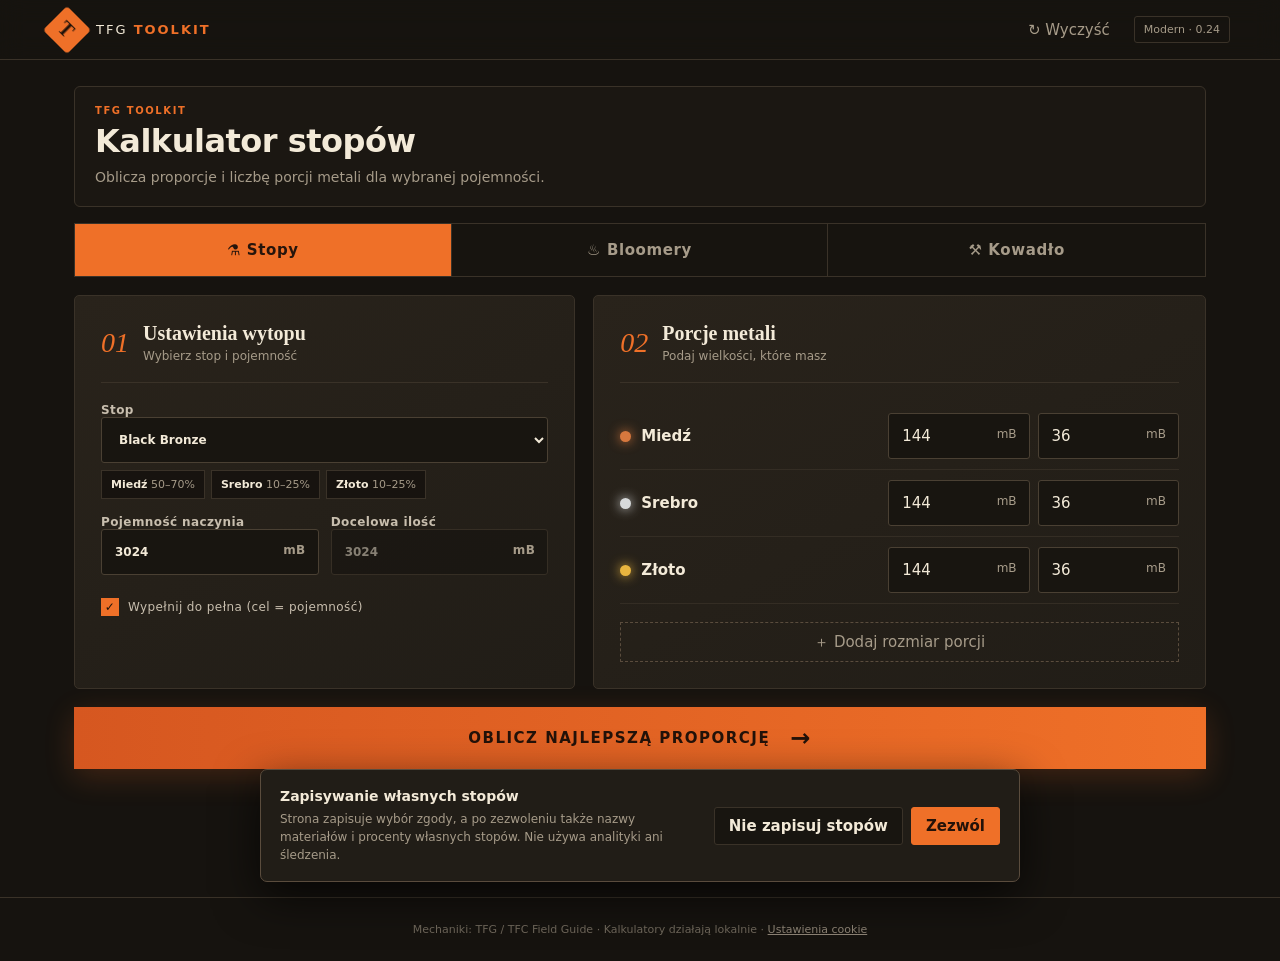
==== index.html @ 88eaa255 "Add files via upload" ====
<!doctype html>
<html lang="pl">
<head>
  <meta charset="UTF-8">
  <meta name="viewport" content="width=device-width, initial-scale=1.0">
  <meta name="theme-color" content="#16130f">
  <title>TFG Toolkit — stopy, Bloomery i kowadło</title>
  <link rel="stylesheet" href="styles.css?v=024">
</head>
<body data-tool="alloy">
  <header class="topbar">
    <a class="brand" href="#"><span class="brand-mark">T</span><span>TFG <b>TOOLKIT</b></span></a>
    <div class="top-actions"><button id="resetBtn" class="ghost">↻ Wyczyść</button><span class="version">Modern · 0.24</span></div>
  </header>

  <main>
    <section class="hero">
      <div><p class="eyebrow">TFG TOOLKIT</p><h1>Kalkulator stopów</h1><p class="lede">Oblicza proporcje i liczbę porcji metali dla wybranej pojemności.</p></div>
    </section>

    <nav class="tool-tabs" aria-label="Kalkulatory">
      <a class="tool-tab active" data-tool="alloy" href="index.html">⚗ Stopy</a>
      <a class="tool-tab" data-tool="bloomery" href="bloomery.html">♨ Bloomery</a>
      <a class="tool-tab" data-tool="anvil" href="anvil.html">⚒ Kowadło</a>
    </nav>

    <div id="alloyTool" class="tool-view active">
    <section class="workspace">
      <aside class="panel setup">
        <div class="panel-title"><span>01</span><div><h2>Ustawienia wytopu</h2><p>Wybierz stop i pojemność</p></div></div>
        <label>Stop<select id="alloySelect"></select></label>
        <div id="recipeInfo" class="recipe-info"></div>
        <div id="customActions" class="custom-actions hidden">
          <label>Nazwa stopu<input id="customAlloyName" maxlength="30" placeholder="np. Mój brąz"></label>
          <div class="custom-alloy-buttons"><button id="addMetal" class="add-btn" type="button">＋ Dodaj materiał</button><button id="saveCustomAlloy" class="add-btn save-alloy" type="button">✓ Dodaj stop do listy</button><button id="deleteCustomAlloy" class="add-btn delete-alloy hidden" type="button">Usuń stop</button></div>
          <p id="customPercentStatus" class="custom-percent-status ok">Suma udziałów: 100% ✓</p>
          <p>Udziały muszą dawać 100%. Zapisane stopy pojawią się na liście wyboru.</p>
        </div>
        <div class="two-col">
          <label>Pojemność naczynia<div class="unit-input"><input id="capacity" type="number" min="1" value="3024"><span>mB</span></div></label>
          <label>Docelowa ilość<div class="unit-input"><input id="target" type="number" min="1" value="3024" title="Odznacz wypełnienie do pełna, aby ustawić własny cel"><span>mB</span></div></label>
        </div>
        <label class="check"><input id="fillMax" type="checkbox" checked><span></span>Wypełnij do pełna (cel = pojemność)</label>
      </aside>

      <section class="panel materials">
        <div class="panel-title"><span>02</span><div><h2>Porcje metali</h2><p>Podaj wielkości, które masz</p></div></div>
        <div id="materialRows"></div>
        <button id="addSize" class="add-btn">＋ Dodaj rozmiar porcji</button>
      </section>
    </section>

    <button id="calculateBtn" class="calculate"><span>OBLICZ NAJLEPSZĄ PROPORCJĘ</span><b>→</b></button>

    <section id="results" class="results hidden">
      <div class="result-head"><div><p class="eyebrow">WYNIK OPTYMALIZACJI</p><h2>Gotowa rozpiska</h2></div><div id="statusBadge" class="badge">POPRAWNY STOP</div></div>
      <div class="result-grid">
        <div id="resultCards" class="result-cards"></div>
        <div class="summary-card">
          <h3>Podsumowanie wazy</h3>
          <div class="fill-track"><div id="fillBar"></div></div>
          <div class="big-stat"><span id="totalMb">0</span><small> / <span id="capacityOut">3024</span> mB</small></div>
          <dl><div><dt>Wypełnienie</dt><dd id="fillPercent">0%</dd></div><div><dt>Liczba porcji</dt><dd id="itemCount">0</dd></div><div><dt>Pełne sztabki (144 mB)</dt><dd id="ingotCount">0</dd></div><div><dt>Reszta</dt><dd id="remainder">0 mB</dd></div></dl>
          <button id="copyBtn" class="copy">Kopiuj rozpiskę</button>
        </div>
      </div>
      <p id="solverNote" class="solver-note"></p>
    </section>
    </div>

    <div id="bloomeryTool" class="tool-view">
      <div class="untested-warning" role="status"><b>⚠ JESZCZE NIEPRZETESTOWANE</b><span>Kalkulator Bloomery może podawać nieprawidłowe wyniki.</span></div>
      <section class="workspace">
        <aside class="panel setup">
          <div class="panel-title"><span>01</span><div><h2>Parametry Bloomery</h2><p>Pojemność konstrukcji i materiał</p></div></div>
          <div class="two-col">
            <label>Maks. liczba przedmiotów<div class="unit-input"><input id="bloomCapacity" type="number" min="1" value="112"><span>szt.</span></div></label>
            <label>Dostępny pył<div class="unit-input"><input id="bloomAvailable" type="number" min="0" value="0"><span>szt.</span></div></label>
          </div>
          <label>Żelazo w jednej porcji<div class="unit-input"><input id="bloomMbItem" type="number" min="1" value="129"><span>mB</span></div></label>
          <p class="field-help">Wartość 0 przy dostępnym pyle oznacza: wykorzystaj maksymalną pojemność pieca.</p>
        </aside>
        <section class="panel materials">
          <div class="panel-title"><span>02</span><div><h2>Przelicznik procesu</h2><p>Możesz dopasować do wersji moda</p></div></div>
          <div class="two-col">
            <label>mB żelaza na bloom<div class="unit-input"><input id="bloomMbPer" type="number" min="1" value="100"><span>mB</span></div></label>
            <label>Węgiel na bloom<div class="unit-input"><input id="bloomCoalPer" type="number" min="0" value="2"><span>szt.</span></div></label>
          </div>
          <label class="check"><input id="bloomWhole" type="checkbox" checked><span></span>Nie wkładaj żelaza, które nie zwiększy liczby bloomów</label>
          <div class="info-box">Aktualny Field Guide: 100 mB żelaza + 2 charcoal = 1 bloom. Kalkulator pilnuje również łącznego limitu przedmiotów.</div>
        </section>
      </section>
      <button id="bloomCalculate" class="calculate"><span>OBLICZ WSAD DO BLOOMERY</span><b>→</b></button>
      <section id="bloomResults" class="results hidden"><div class="result-head"><div><p class="eyebrow">GOTOWY WSAD</p><h2>Rozpiska Bloomery</h2></div><div class="badge">BEZ PRZEKROCZENIA LIMITU</div></div><div id="bloomCards" class="metric-grid"></div><p id="bloomNote" class="solver-note"></p></section>
    </div>

    <div id="anvilTool" class="tool-view">
      <section class="panel capture-panel">
        <div class="panel-title"><span>00</span><div><h2>Odczytaj kowadło ze screena</h2><p>Przechwyć okno, wczytaj, wklej lub przeciągnij obraz</p></div></div>
        <div class="capture-layout">
          <div class="capture-actions">
            <button id="captureScreen" class="capture-btn" type="button">▣ Uruchom podgląd Minecrafta</button>
            <button id="uploadAnvil" class="capture-btn secondary" type="button">↑ Wczytaj screenshot</button>
            <input id="anvilFile" type="file" accept="image/png,image/jpeg,image/webp" hidden>
            <button id="analyzeAnvil" class="capture-btn secondary" type="button" disabled>◎ Odczytaj wartości</button>
            <p class="field-help">Podgląd sam znajduje GUI w całym oknie i na bieżąco aktualizuje wartości. Możesz też wkleić obraz skrótem Ctrl+V.</p>
          </div>
          <div><div id="captureDrop" class="capture-drop"><canvas id="anvilCanvas"></canvas><div class="capture-placeholder">Przeciągnij tutaj screenshot kowadła</div></div><p id="captureStatus" class="capture-status">Oczekiwanie na obraz…</p></div>
        </div>
      </section>
      <section class="workspace">
        <aside class="panel setup">
          <div class="panel-title"><span>01</span><div><h2>Pozycja na kowadle</h2><p>Odczytaj wartości z interfejsu gry</p></div></div>
          <div class="two-col">
            <label>Aktualna wartość<input id="anvilStart" type="number" min="0" max="150" value="0"></label>
            <label>Wartość docelowa<input id="anvilTarget" type="number" min="0" max="150" value="80"></label>
          </div>
          <p class="field-help">Do odczytania dokładnego celu potrzebny jest resource pack pokazujący wartości kowadła.</p>
        </aside>
        <section class="panel materials">
          <div class="panel-title"><span>02</span><div><h2>Reguły końcowe</h2><p>Ustaw ikony od lewej do prawej</p></div></div>
          <div class="three-col">
            <label>3. od końca<select id="ruleThird" class="anvil-rule"></select><span class="rule-preview"></span></label>
            <label>2. od końca<select id="ruleSecond" class="anvil-rule"></select><span class="rule-preview"></span></label>
            <label>Ostatnia<select id="ruleLast" class="anvil-rule"></select><span class="rule-preview"></span></label>
          </div>
          <div class="action-legend"><span>Hit: −3/−6/−9</span><span>Draw: −15</span><span>Punch: +2</span><span>Bend: +7</span><span>Upset: +13</span><span>Shrink: +16</span></div>
        </section>
      </section>
      <button id="anvilCalculate" class="calculate"><span>ZNAJDŹ NAJKRÓTSZĄ SEKWENCJĘ</span><b>→</b></button>
      <section id="anvilResults" class="results hidden"><div class="result-head"><div><p class="eyebrow">PERFECTLY FORGED</p><h2>Sekwencja uderzeń</h2></div><div class="badge">PLAN NA ŻYWO</div></div><div id="anvilNext" class="anvil-next"><span>NASTĘPNY KROK</span><b>—</b><small>Uruchom solver</small></div><div id="anvilSequence" class="anvil-sequence"></div><p id="anvilNote" class="solver-note"></p></section>
    </div>
  </main>
  <footer>Mechaniki: TFG / TFC Field Guide · Kalkulatory działają lokalnie</footer>
  <script src="app.js?v=024"></script>
</body>
</html>
---- styles.css ----
:root{--bg:#16130f;--panel:#211d17;--panel2:#29231b;--line:#3a3228;--cream:#f3ead8;--muted:#a69b89;--orange:#ef7028;--orange2:#ff9d52;--green:#9cb76e;--copper:#c97842}*{box-sizing:border-box}body{margin:0;background:radial-gradient(circle at 75% 12%,#382419 0,transparent 28%),var(--bg);color:var(--cream);font:15px Inter,ui-sans-serif,system-ui,-apple-system,sans-serif;min-height:100vh}.topbar{height:70px;border-bottom:1px solid var(--line);display:flex;align-items:center;justify-content:space-between;padding:0 max(24px,calc((100vw - 1180px)/2));background:#17140fdd;position:sticky;top:0;backdrop-filter:blur(12px);z-index:3}.brand{display:flex;align-items:center;gap:12px;color:var(--cream);text-decoration:none;letter-spacing:2px;font-size:13px}.brand b{color:var(--orange)}.brand-mark{display:grid;place-items:center;width:34px;height:34px;background:var(--orange);color:#21130a;font:bold 20px Georgia;transform:rotate(45deg);border-radius:4px}.brand-mark::first-letter{transform:rotate(-45deg)}button,select,input{font:inherit}.top-actions{display:flex;align-items:center;gap:18px}.ghost{background:none;border:0;color:var(--muted);cursor:pointer}.version{font-size:11px;padding:6px 9px;border:1px solid var(--line);color:var(--muted);border-radius:3px}main{max-width:1180px;margin:auto;padding:55px 24px 90px}.hero{display:flex;justify-content:space-between;align-items:center;margin-bottom:45px}.eyebrow{font-size:11px;letter-spacing:3px;color:var(--orange);font-weight:800;margin:0 0 13px}.hero h1{font:700 clamp(40px,6vw,72px)/.98 Georgia,serif;margin:0;letter-spacing:-3px}.hero h1 em{font-weight:400;color:var(--orange2)}.lede{color:var(--muted);max-width:510px;font-size:17px;line-height:1.6}.ingot-art{width:250px;text-align:center;position:relative}.ingot{margin:auto;width:150px;height:94px;display:grid;place-items:center;background:linear-gradient(145deg,#f1a261,#a74622);clip-path:polygon(17% 0,83% 0,100% 28%,86% 100%,14% 100%,0 28%);font:700 34px Georgia;box-shadow:inset 0 10px 20px #ffd2a355;color:#4b1e0d}.ingot-art>span{display:block;margin-top:12px;font:700 22px Georgia;color:var(--copper)}.ingot-art small{font:12px sans-serif;margin-left:3px}.workspace{display:grid;grid-template-columns:.9fr 1.1fr;gap:18px}.panel{background:linear-gradient(150deg,var(--panel2),var(--panel));border:1px solid var(--line);border-radius:5px;padding:26px}.panel-title{display:flex;gap:14px;align-items:center;border-bottom:1px solid var(--line);padding-bottom:19px;margin-bottom:20px}.panel-title>span{font:italic 28px Georgia;color:var(--orange)}h2,h3,p{margin-top:0}.panel-title h2{font:700 20px Georgia;margin:0 0 4px}.panel-title p{color:var(--muted);font-size:12px;margin:0}label{display:block;color:#c8beae;font-size:12px;font-weight:700;letter-spacing:.4px;margin:16px 0 7px}select,input{width:100%;height:46px;border:1px solid #4a4033;background:#181510;color:var(--cream);padding:0 13px;border-radius:3px;outline:none}select:focus,input:focus{border-color:var(--orange)}.two-col{display:grid;grid-template-columns:1fr 1fr;gap:12px}.unit-input{position:relative}.unit-input input{padding-right:45px}.unit-input span{position:absolute;right:13px;top:14px;color:var(--muted);font-size:12px}.recipe-info{display:flex;gap:6px;flex-wrap:wrap}.ratio-pill{background:#17130f;border:1px solid var(--line);padding:7px 9px;font-size:11px;color:var(--muted)}.ratio-pill b{color:var(--cream)}.check{display:flex;align-items:center;gap:9px;font-weight:500}.check input{display:none}.check span{width:18px;height:18px;border:1px solid #5c5040;display:grid;place-items:center}.check input:checked+span{background:var(--orange);border-color:var(--orange)}.check input:checked+span:after{content:'✓';color:#20140c;font-weight:bold}.material-row{display:grid;grid-template-columns:1fr 1.15fr;gap:15px;padding:10px 0;border-bottom:1px solid #342d24}.metal-name{display:flex;align-items:center;gap:10px;font-weight:700}.dot{width:11px;height:11px;border-radius:50%;box-shadow:0 0 12px currentColor}.sizes{display:flex;gap:8px}.sizes .unit-input{flex:1}.add-btn{margin-top:18px;width:100%;border:1px dashed #5a4c3d;background:transparent;color:var(--muted);height:40px;cursor:pointer}.calculate{width:100%;height:62px;background:linear-gradient(90deg,#d65720,var(--orange));color:#231209;border:0;margin:18px 0 38px;display:flex;justify-content:center;align-items:center;gap:20px;font-weight:900;letter-spacing:1.5px;cursor:pointer;box-shadow:0 8px 30px #ef702833}.calculate b{font-size:24px}.hidden{display:none}.results{border-top:1px solid var(--line);padding-top:36px}.result-head{display:flex;justify-content:space-between;align-items:center}.result-head h2{font:700 34px Georgia;margin:0}.badge{font-size:11px;letter-spacing:1.5px;color:#cfe6a4;border:1px solid #70834f;background:#33402666;padding:9px 12px}.badge.bad{color:#ffc0a8;border-color:#9b4f35}.result-grid{display:grid;grid-template-columns:1.45fr .75fr;gap:18px;margin-top:24px}.result-cards{display:grid;gap:10px}.result-card{background:var(--panel);border:1px solid var(--line);padding:18px;display:grid;grid-template-columns:1fr auto;align-items:center}.result-card h3{font:700 21px Georgia;margin-bottom:5px}.result-card p{color:var(--muted);font-size:12px;margin:0}.result-card .count{font:700 28px Georgia;color:var(--orange2);text-align:right}.result-card .count small{display:block;font:11px sans-serif;color:var(--muted)}.summary-card{background:#252018;border:1px solid var(--line);padding:22px}.summary-card h3{font:700 18px Georgia}.fill-track{height:7px;background:#14110e;margin:20px 0 10px}.fill-track div{height:100%;background:linear-gradient(90deg,#c55020,#ff9a4a);width:0;transition:.4s}.big-stat{font:700 31px Georgia;margin-bottom:22px}.big-stat small{font:13px sans-serif;color:var(--muted)}dl{margin:0}dl div{display:flex;justify-content:space-between;padding:10px 0;border-top:1px solid var(--line);font-size:12px}dt{color:var(--muted)}dd{margin:0;font-weight:700}.copy{width:100%;height:40px;margin-top:16px;background:transparent;border:1px solid var(--orange);color:var(--orange2);cursor:pointer}.solver-note{color:var(--muted);font-size:12px;margin-top:15px}footer{text-align:center;border-top:1px solid var(--line);padding:25px;color:#6f675b;font-size:11px}.custom-actions p{color:var(--muted);font-size:11px;margin:8px 0 0}.custom-editor{display:grid;grid-template-columns:1.3fr .7fr .7fr auto;gap:7px;align-items:end;margin-bottom:8px}.custom-editor label{margin:0}.custom-editor input{height:38px}.remove-metal{height:38px;width:38px;background:#281712;border:1px solid #713b2b;color:#ec7950;cursor:pointer}.custom-metal .sizes{grid-column:1/-1}.custom-metal{display:block}.custom-metal>.sizes{margin-top:10px}@media(max-width:800px){.ingot-art{display:none}.workspace,.result-grid{grid-template-columns:1fr}.hero{margin-top:10px}.hero h1{font-size:48px}.topbar{padding:0 16px}.version{display:none}main{padding:38px 16px 60px}.two-col{grid-template-columns:1fr}.result-head{align-items:flex-end}.badge{font-size:9px}.material-row{grid-template-columns:1fr}.calculate span{font-size:12px}.custom-editor{grid-template-columns:1fr 1fr 1fr auto}.custom-editor label:first-child{grid-column:1/-1}}


    .custom-editor{grid-template-columns:minmax(120px,1.5fr) minmax(72px,.55fr) minmax(72px,.55fr) auto}
    input:disabled{opacity:.48;cursor:not-allowed;background:#12100d}
    input[type=number]{appearance:textfield;-moz-appearance:textfield}
    input[type=number]::-webkit-inner-spin-button,input[type=number]::-webkit-outer-spin-button{-webkit-appearance:none;margin:0}
    .sizes{display:grid;grid-template-columns:repeat(auto-fit,minmax(105px,1fr));gap:8px}
    .sizes .unit-input{min-width:0}
    .tool-tabs{display:grid;grid-template-columns:repeat(3,1fr);border:1px solid var(--line);margin-bottom:18px;background:#17140f}
    .tool-tab{height:52px;border:0;border-right:1px solid var(--line);background:transparent;color:var(--muted);font-weight:800;letter-spacing:.6px;cursor:pointer;text-decoration:none;display:grid;place-items:center}.tool-tab:last-child{border-right:0}.tool-tab.active{background:var(--orange);color:#26150c}.tool-view{display:none}.tool-view.active{display:block}.field-help{color:var(--muted);font-size:11px;line-height:1.5;margin:8px 0}.info-box{border-left:3px solid var(--orange);background:#18140f;padding:14px;color:var(--muted);font-size:12px;line-height:1.55;margin-top:20px}.three-col{display:grid;grid-template-columns:repeat(3,1fr);gap:9px}.metric-grid{display:grid;grid-template-columns:repeat(4,1fr);gap:10px;margin-top:24px}.metric-card{background:var(--panel);border:1px solid var(--line);padding:20px}.metric-card span{display:block;color:var(--muted);font-size:11px;text-transform:uppercase;letter-spacing:1px}.metric-card b{display:block;color:var(--orange2);font:700 32px Georgia;margin:8px 0 3px}.metric-card small{color:var(--muted)}.action-legend{display:flex;flex-wrap:wrap;gap:7px;margin-top:18px}.action-legend span{padding:6px 8px;background:#17140f;border:1px solid var(--line);color:var(--muted);font-size:10px}.anvil-sequence{display:flex;flex-wrap:wrap;gap:9px;margin-top:24px}.anvil-step{min-width:105px;background:var(--panel);border:1px solid var(--line);padding:14px;text-align:center;position:relative}.anvil-step.final{border-color:var(--orange);background:#352117}.anvil-step i{display:block;color:var(--muted);font-size:10px;font-style:normal}.anvil-step b{display:block;margin:5px 0;color:var(--cream)}.anvil-step small{color:var(--orange2)}
    .capture-panel{margin-bottom:18px}.capture-layout{display:grid;grid-template-columns:.7fr 1.3fr;gap:18px;align-items:start}.capture-actions{display:grid;gap:9px}.capture-btn{height:44px;border:1px solid var(--orange);background:#281a12;color:var(--orange2);font-weight:800;cursor:pointer}.capture-btn.secondary{border-color:var(--line);background:#181510;color:var(--cream)}.capture-drop{border:1px dashed #5a4c3d;min-height:180px;display:grid;place-items:center;background:#14110e;overflow:hidden}.capture-drop canvas{display:none;max-width:100%;height:auto;image-rendering:pixelated}.capture-drop.has-image canvas{display:block}.capture-drop.has-image .capture-placeholder{display:none}.capture-placeholder{text-align:center;color:var(--muted);font-size:12px;padding:25px}.capture-status{font-size:12px;line-height:1.5;color:var(--muted);margin:10px 0 0}.capture-status.ok{color:#b8d987}.capture-status.bad{color:#ef8b68}.anvil-next{margin-top:24px;padding:22px 26px;border:2px solid var(--orange);background:linear-gradient(135deg,#3b2418,#231b15);display:grid;grid-template-columns:auto auto 1fr auto;align-items:center;gap:22px}.anvil-next span{color:var(--orange2);font-size:11px;font-weight:900;letter-spacing:2px}.anvil-next b{font:700 31px Georgia;color:var(--cream)}.anvil-next small{color:var(--orange2);font-weight:800}.anvil-next.done{border-color:var(--green);background:#24301e}.anvil-next.done b,.anvil-next.done small{color:#cfe6a4}.anvil-action-icon{width:32px;height:32px;color:var(--cream);filter:drop-shadow(0 0 5px #ff9d5266);image-rendering:pixelated}.anvil-action-icon.large{width:58px;height:58px;color:var(--orange2)}.anvil-step .anvil-action-icon{display:block;margin:8px auto 2px}.rule-preview{min-height:37px;margin-top:7px;padding:5px 8px;border:1px solid var(--line);background:#17140f;display:flex;align-items:center;gap:8px;color:var(--muted);font-size:10px}.rule-preview:empty{display:none}.rule-preview .anvil-action-icon{width:25px;height:25px;color:var(--orange2)}
    @media(max-width:800px){.custom-editor{grid-template-columns:1fr 1fr auto}.custom-editor label:first-child{grid-column:1/-1}.sizes{grid-template-columns:repeat(2,minmax(0,1fr))}.metric-grid{grid-template-columns:repeat(2,1fr)}.three-col{grid-template-columns:1fr}.tool-tab{font-size:12px}.capture-layout{grid-template-columns:1fr}.anvil-next{grid-template-columns:1fr;text-align:center;gap:6px}}

/* Kompaktowy nagłówek narzędzia */
body{background:var(--bg)}
.topbar{height:60px}
main{padding:26px 24px 90px}
.hero{display:block;margin:0 0 16px;padding:18px 20px;background:#1b1712;border:1px solid var(--line);border-radius:6px}
.ingot-art{display:none}
.eyebrow{margin:0 0 6px;font-size:10px;letter-spacing:1.6px}
.hero h1{margin:0;font:700 clamp(24px,3vw,32px)/1.2 Inter,ui-sans-serif,system-ui,sans-serif;letter-spacing:-.5px}
.lede{max-width:760px;margin:7px 0 0;font-size:14px;line-height:1.5}
@media(max-width:800px){main{padding:20px 16px 60px}.hero{margin:0 0 14px;padding:15px 16px}.hero h1{font-size:25px}}

.cookie-notice{position:fixed;left:50%;bottom:18px;z-index:20;width:min(760px,calc(100% - 32px));transform:translateX(-50%);display:grid;grid-template-columns:1fr auto;align-items:center;gap:20px;padding:17px 19px;background:#211d17;border:1px solid #5a4c3d;border-radius:7px;box-shadow:0 14px 45px #000a;color:var(--cream)}
.cookie-notice b{font-size:14px}.cookie-notice p{margin:5px 0 0;color:var(--muted);font-size:12px;line-height:1.5}.cookie-actions{display:flex;gap:8px}.cookie-actions button{height:38px;padding:0 14px;border-radius:3px;cursor:pointer;font-weight:800}.cookie-accept{border:1px solid var(--orange);background:var(--orange);color:#231209}.cookie-reject{border:1px solid var(--line);background:#181510;color:var(--cream)}.cookie-settings{padding:0;border:0;background:none;color:#8d8375;font:inherit;text-decoration:underline;cursor:pointer}
@media(max-width:620px){.cookie-notice{grid-template-columns:1fr;gap:12px;bottom:10px}.cookie-actions{display:grid;grid-template-columns:1fr 1fr}.cookie-actions button{width:100%}}

.custom-alloy-buttons{display:grid;grid-template-columns:1fr 1.25fr;gap:8px}.custom-alloy-buttons .add-btn{margin-top:10px}.save-alloy{border-style:solid;border-color:var(--orange);background:#2b1b12;color:var(--orange2)}.delete-alloy{grid-column:1/-1;border-style:solid;border-color:#713b2b;color:#ef8b68;background:#281712}.delete-alloy.hidden{display:none}@media(max-width:620px){.custom-alloy-buttons{grid-template-columns:1fr}.delete-alloy{grid-column:auto}}

.custom-percent.invalid{border-color:#ef684f;background:#281512;box-shadow:0 0 0 1px #ef684f55}.custom-actions .custom-percent-status{margin:10px 0 0;padding:8px 10px;border:1px solid var(--line);background:#17140f;font-weight:800}.custom-percent-status.ok{color:#b8d987;border-color:#566b3c}.custom-percent-status.warn{color:#f0bd6b;border-color:#755526}.custom-percent-status.bad{color:#ff9678;border-color:#8e4030;background:#281512}.untested-warning{margin:0 0 18px;padding:18px 20px;border:2px solid #e16638;background:linear-gradient(90deg,#371a13,#261712);display:flex;align-items:center;justify-content:space-between;gap:18px;color:#ffc2aa}.untested-warning b{font-size:18px;letter-spacing:1px}.untested-warning span{color:#e6a994;font-size:13px}@media(max-width:620px){.untested-warning{align-items:flex-start;flex-direction:column;gap:5px}.untested-warning b{font-size:16px}}

#anvilTool.live-mode{display:grid;grid-template-columns:minmax(0,.9fr) minmax(0,1.1fr);gap:18px;align-items:start}#anvilTool.live-mode>.capture-panel{grid-column:1;grid-row:1;margin:0;padding:20px;position:sticky;top:78px}#anvilTool.live-mode>.capture-panel .capture-layout{grid-template-columns:1fr;gap:12px}#anvilTool.live-mode>.capture-panel .capture-actions{grid-template-columns:1fr 1fr}#anvilTool.live-mode>.capture-panel .capture-actions .field-help{grid-column:1/-1}#anvilTool.live-mode>.capture-panel .capture-drop{min-height:140px}#anvilTool.live-mode>.capture-panel .capture-drop canvas{max-height:38vh;object-fit:contain}#anvilTool.live-mode>.workspace,#anvilTool.live-mode>#anvilCalculate{display:none}#anvilTool.live-mode>#anvilResults{grid-column:2;grid-row:1;margin:0;padding:20px;border:1px solid var(--line);border-radius:6px;background:#1b1712;max-height:calc(100vh - 82px);overflow-y:auto}#anvilTool.live-mode>#anvilResults.hidden{display:none}#anvilTool.live-mode .result-head h2{font:700 27px Inter,ui-sans-serif,system-ui,sans-serif}#anvilTool.live-mode .anvil-next{margin-top:16px;padding:17px 18px;gap:14px}#anvilTool.live-mode .anvil-next b{font-size:27px}#anvilTool.live-mode .anvil-action-icon.large{width:48px;height:48px}#anvilTool.live-mode .anvil-sequence{display:grid;grid-template-columns:repeat(auto-fit,minmax(100px,1fr));gap:8px;margin-top:16px}#anvilTool.live-mode .anvil-step{min-width:0;padding:10px}@media(max-width:1000px){#anvilTool.live-mode{grid-template-columns:1fr}#anvilTool.live-mode>.capture-panel{position:static;grid-column:1}#anvilTool.live-mode>#anvilResults{grid-column:1;grid-row:2;max-height:none}}
.anvil-live .hero{display:none}.anvil-live main{padding-top:14px}#anvilTool.live-mode>.capture-panel .capture-actions{grid-template-columns:1fr}#anvilTool.live-mode #uploadAnvil,#anvilTool.live-mode #analyzeAnvil{display:none}
  
#anvilTool.static-image-mode #anvilResults{border-top:0;padding-top:0}#anvilTool.static-image-mode #anvilResults .result-head,#anvilTool.static-image-mode #anvilNext{display:none}#anvilTool.static-image-mode #anvilSequence{margin-top:0}
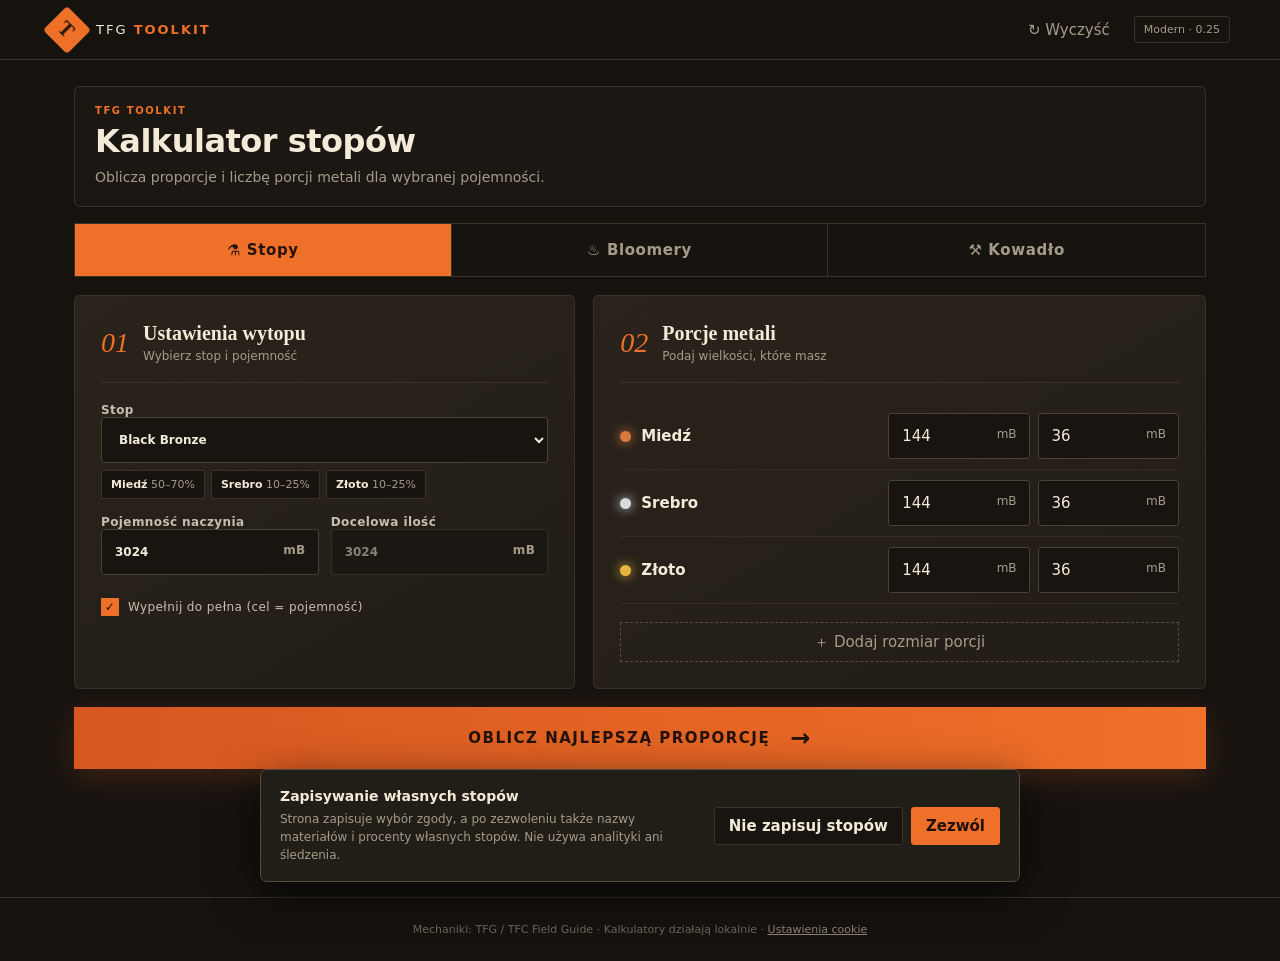
==== commit fc9de2fc: "Add files via upload" ====
--- a/index.html
+++ b/index.html
@@ -5,12 +5,12 @@
   <meta name="viewport" content="width=device-width, initial-scale=1.0">
   <meta name="theme-color" content="#16130f">
   <title>TFG Toolkit — stopy, Bloomery i kowadło</title>
-  <link rel="stylesheet" href="styles.css?v=024">
+  <link rel="stylesheet" href="styles.css?v=025">
 </head>
 <body data-tool="alloy">
   <header class="topbar">
     <a class="brand" href="#"><span class="brand-mark">T</span><span>TFG <b>TOOLKIT</b></span></a>
-    <div class="top-actions"><button id="resetBtn" class="ghost">↻ Wyczyść</button><span class="version">Modern · 0.24</span></div>
+    <div class="top-actions"><button id="resetBtn" class="ghost">↻ Wyczyść</button><span class="version">Modern · 0.25</span></div>
   </header>
 
   <main>
@@ -118,11 +118,11 @@
           <p class="field-help">Do odczytania dokładnego celu potrzebny jest resource pack pokazujący wartości kowadła.</p>
         </aside>
         <section class="panel materials">
-          <div class="panel-title"><span>02</span><div><h2>Reguły końcowe</h2><p>Ustaw ikony od lewej do prawej</p></div></div>
+          <div class="panel-title"><span>02</span><div><h2>Reguły końcowe</h2><p>Ikona oraz ograniczenie odczytane z kresek pod nią</p></div></div>
           <div class="three-col">
-            <label>3. od końca<select id="ruleThird" class="anvil-rule"></select><span class="rule-preview"></span></label>
-            <label>2. od końca<select id="ruleSecond" class="anvil-rule"></select><span class="rule-preview"></span></label>
-            <label>Ostatnia<select id="ruleLast" class="anvil-rule"></select><span class="rule-preview"></span></label>
+            <label>Reguła 1 (lewa)<select id="ruleLast" class="anvil-rule"></select><select id="ruleLastConstraint" class="anvil-constraint" aria-label="Pozycja reguły 1"></select><span class="rule-preview"></span></label>
+            <label>Reguła 2<select id="ruleSecond" class="anvil-rule"></select><select id="ruleSecondConstraint" class="anvil-constraint" aria-label="Pozycja reguły 2"></select><span class="rule-preview"></span></label>
+            <label>Reguła 3 (prawa)<select id="ruleThird" class="anvil-rule"></select><select id="ruleThirdConstraint" class="anvil-constraint" aria-label="Pozycja reguły 3"></select><span class="rule-preview"></span></label>
           </div>
           <div class="action-legend"><span>Hit: −3/−6/−9</span><span>Draw: −15</span><span>Punch: +2</span><span>Bend: +7</span><span>Upset: +13</span><span>Shrink: +16</span></div>
         </section>
@@ -132,6 +132,6 @@
     </div>
   </main>
   <footer>Mechaniki: TFG / TFC Field Guide · Kalkulatory działają lokalnie</footer>
-  <script src="app.js?v=024"></script>
+  <script src="app.js?v=025"></script>
 </body>
 </html>
--- a/styles.css
+++ b/styles.css
@@ -35,3 +35,4 @@
 .anvil-live .hero{display:none}.anvil-live main{padding-top:14px}#anvilTool.live-mode>.capture-panel .capture-actions{grid-template-columns:1fr}#anvilTool.live-mode #uploadAnvil,#anvilTool.live-mode #analyzeAnvil{display:none}
   
 #anvilTool.static-image-mode #anvilResults{border-top:0;padding-top:0}#anvilTool.static-image-mode #anvilResults .result-head,#anvilTool.static-image-mode #anvilNext{display:none}#anvilTool.static-image-mode #anvilSequence{margin-top:0}
+.anvil-constraint{margin-top:7px;height:38px;font-size:11px}.anvil-constraint:disabled{opacity:.55}.rule-preview span{line-height:1.3}
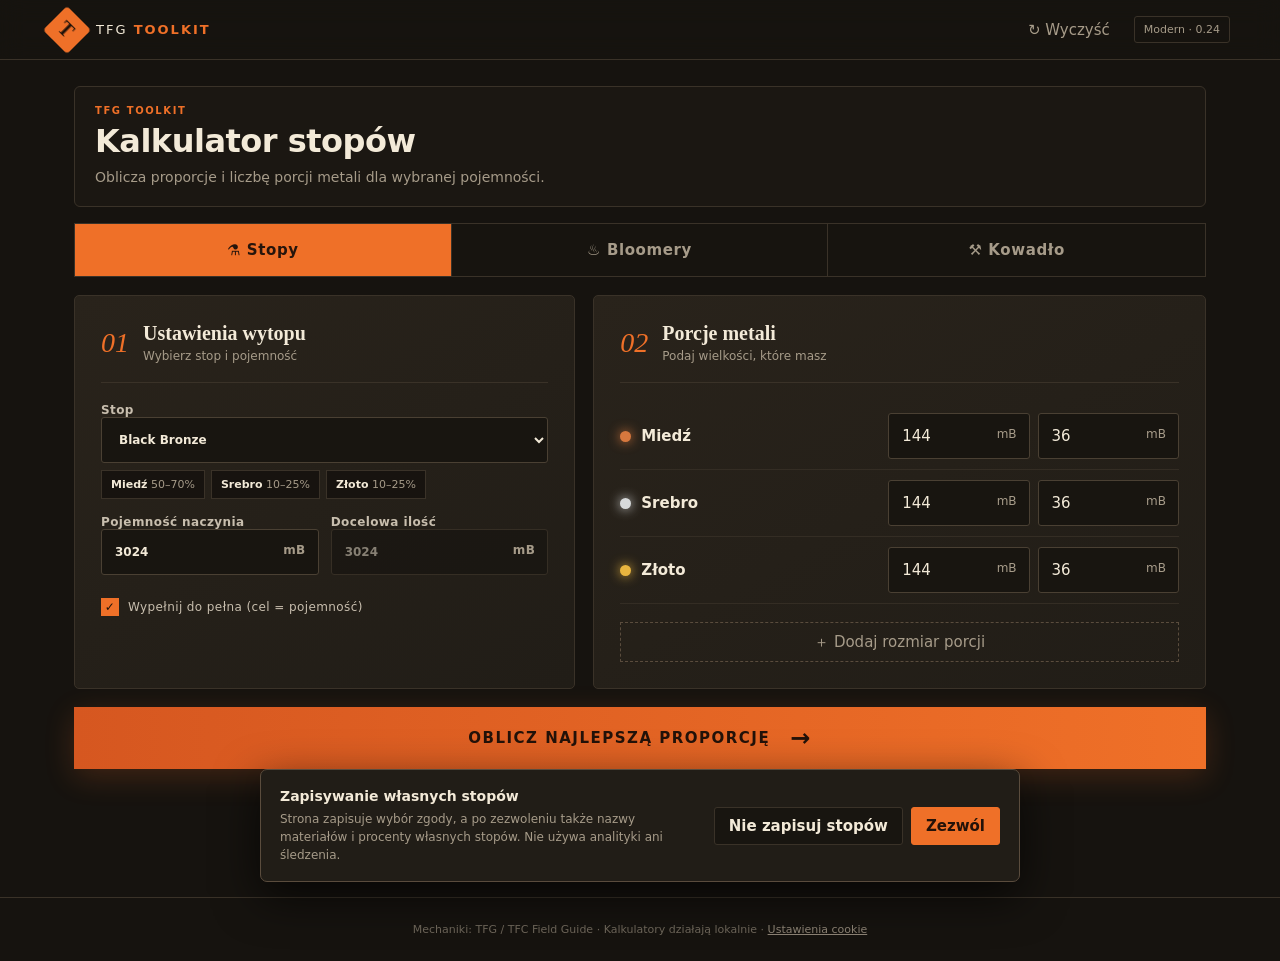
==== commit e6da23d5: "Add files via upload" ====
--- a/index.html
+++ b/index.html
@@ -5,12 +5,12 @@
   <meta name="viewport" content="width=device-width, initial-scale=1.0">
   <meta name="theme-color" content="#16130f">
   <title>TFG Toolkit — stopy, Bloomery i kowadło</title>
-  <link rel="stylesheet" href="styles.css?v=025">
+  <link rel="stylesheet" href="styles.css?v=024">
 </head>
 <body data-tool="alloy">
   <header class="topbar">
     <a class="brand" href="#"><span class="brand-mark">T</span><span>TFG <b>TOOLKIT</b></span></a>
-    <div class="top-actions"><button id="resetBtn" class="ghost">↻ Wyczyść</button><span class="version">Modern · 0.25</span></div>
+    <div class="top-actions"><button id="resetBtn" class="ghost">↻ Wyczyść</button><span class="version">Modern · 0.24</span></div>
   </header>
 
   <main>
@@ -118,11 +118,11 @@
           <p class="field-help">Do odczytania dokładnego celu potrzebny jest resource pack pokazujący wartości kowadła.</p>
         </aside>
         <section class="panel materials">
-          <div class="panel-title"><span>02</span><div><h2>Reguły końcowe</h2><p>Ikona oraz ograniczenie odczytane z kresek pod nią</p></div></div>
+          <div class="panel-title"><span>02</span><div><h2>Reguły końcowe</h2><p>Ustaw ikony od lewej do prawej</p></div></div>
           <div class="three-col">
-            <label>Reguła 1 (lewa)<select id="ruleLast" class="anvil-rule"></select><select id="ruleLastConstraint" class="anvil-constraint" aria-label="Pozycja reguły 1"></select><span class="rule-preview"></span></label>
-            <label>Reguła 2<select id="ruleSecond" class="anvil-rule"></select><select id="ruleSecondConstraint" class="anvil-constraint" aria-label="Pozycja reguły 2"></select><span class="rule-preview"></span></label>
-            <label>Reguła 3 (prawa)<select id="ruleThird" class="anvil-rule"></select><select id="ruleThirdConstraint" class="anvil-constraint" aria-label="Pozycja reguły 3"></select><span class="rule-preview"></span></label>
+            <label>3. od końca<select id="ruleThird" class="anvil-rule"></select><span class="rule-preview"></span></label>
+            <label>2. od końca<select id="ruleSecond" class="anvil-rule"></select><span class="rule-preview"></span></label>
+            <label>Ostatnia<select id="ruleLast" class="anvil-rule"></select><span class="rule-preview"></span></label>
           </div>
           <div class="action-legend"><span>Hit: −3/−6/−9</span><span>Draw: −15</span><span>Punch: +2</span><span>Bend: +7</span><span>Upset: +13</span><span>Shrink: +16</span></div>
         </section>
@@ -132,6 +132,6 @@
     </div>
   </main>
   <footer>Mechaniki: TFG / TFC Field Guide · Kalkulatory działają lokalnie</footer>
-  <script src="app.js?v=025"></script>
+  <script src="app.js?v=024"></script>
 </body>
 </html>
--- a/styles.css
+++ b/styles.css
@@ -35,4 +35,3 @@
 .anvil-live .hero{display:none}.anvil-live main{padding-top:14px}#anvilTool.live-mode>.capture-panel .capture-actions{grid-template-columns:1fr}#anvilTool.live-mode #uploadAnvil,#anvilTool.live-mode #analyzeAnvil{display:none}
   
 #anvilTool.static-image-mode #anvilResults{border-top:0;padding-top:0}#anvilTool.static-image-mode #anvilResults .result-head,#anvilTool.static-image-mode #anvilNext{display:none}#anvilTool.static-image-mode #anvilSequence{margin-top:0}
-.anvil-constraint{margin-top:7px;height:38px;font-size:11px}.anvil-constraint:disabled{opacity:.55}.rule-preview span{line-height:1.3}
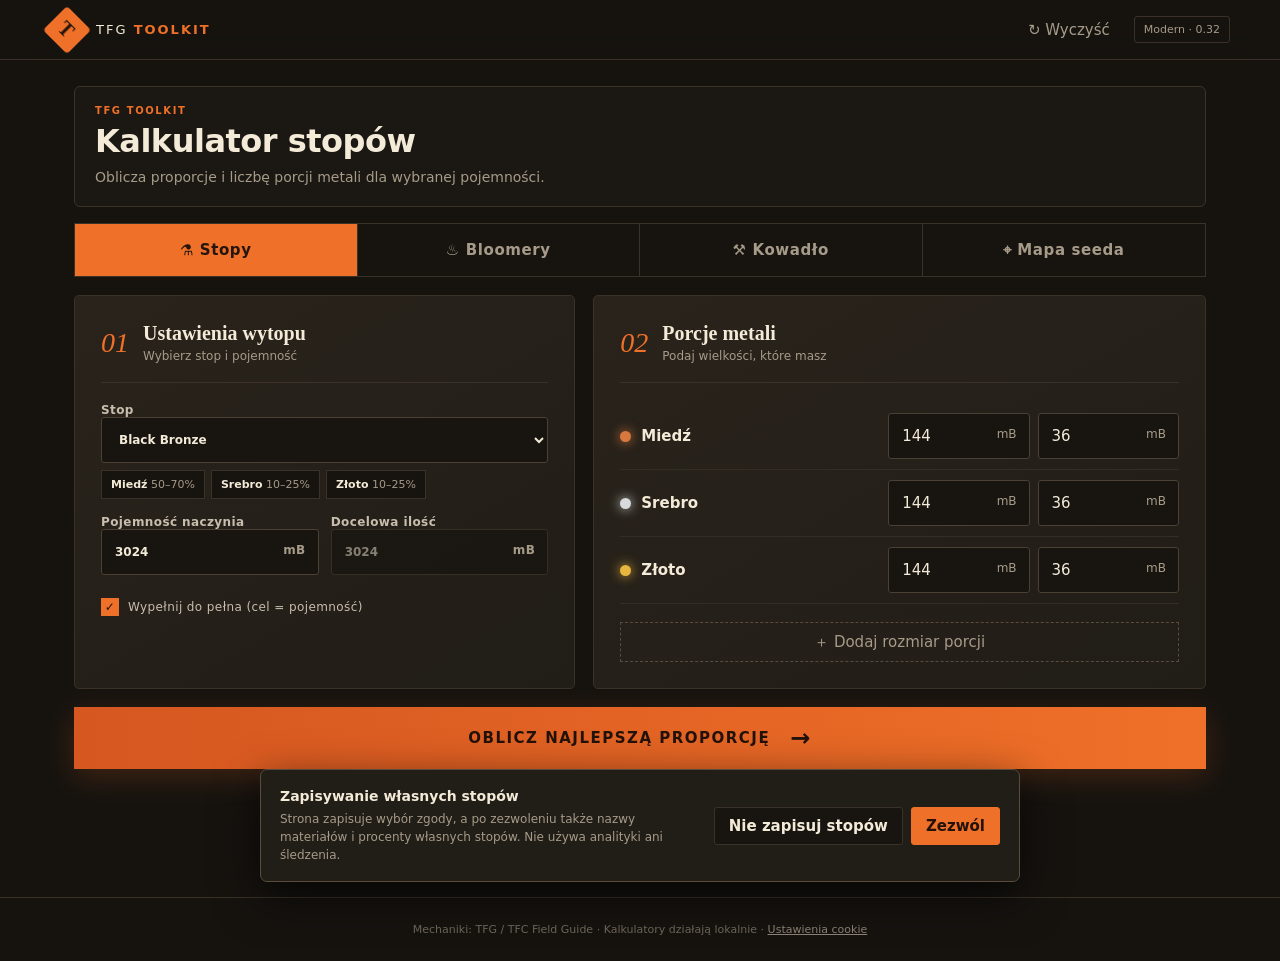
==== commit afeaf604: "Add files via upload" ====
--- a/index.html
+++ b/index.html
@@ -5,12 +5,12 @@
   <meta name="viewport" content="width=device-width, initial-scale=1.0">
   <meta name="theme-color" content="#16130f">
   <title>TFG Toolkit — stopy, Bloomery i kowadło</title>
-  <link rel="stylesheet" href="styles.css?v=024">
+  <link rel="stylesheet" href="styles.css?v=032">
 </head>
 <body data-tool="alloy">
   <header class="topbar">
     <a class="brand" href="#"><span class="brand-mark">T</span><span>TFG <b>TOOLKIT</b></span></a>
-    <div class="top-actions"><button id="resetBtn" class="ghost">↻ Wyczyść</button><span class="version">Modern · 0.24</span></div>
+    <div class="top-actions"><button id="resetBtn" class="ghost">↻ Wyczyść</button><span class="version">Modern · 0.32</span></div>
   </header>
 
   <main>
@@ -22,6 +22,7 @@
       <a class="tool-tab active" data-tool="alloy" href="index.html">⚗ Stopy</a>
       <a class="tool-tab" data-tool="bloomery" href="bloomery.html">♨ Bloomery</a>
       <a class="tool-tab" data-tool="anvil" href="anvil.html">⚒ Kowadło</a>
+      <a class="tool-tab" href="map.html">⌖ Mapa seeda</a>
     </nav>
 
     <div id="alloyTool" class="tool-view active">
@@ -118,11 +119,11 @@
           <p class="field-help">Do odczytania dokładnego celu potrzebny jest resource pack pokazujący wartości kowadła.</p>
         </aside>
         <section class="panel materials">
-          <div class="panel-title"><span>02</span><div><h2>Reguły końcowe</h2><p>Ustaw ikony od lewej do prawej</p></div></div>
+          <div class="panel-title"><span>02</span><div><h2>Reguły końcowe</h2><p>Ikona oraz ograniczenie odczytane z kresek pod nią</p></div></div>
           <div class="three-col">
-            <label>3. od końca<select id="ruleThird" class="anvil-rule"></select><span class="rule-preview"></span></label>
-            <label>2. od końca<select id="ruleSecond" class="anvil-rule"></select><span class="rule-preview"></span></label>
-            <label>Ostatnia<select id="ruleLast" class="anvil-rule"></select><span class="rule-preview"></span></label>
+            <label>Reguła 1 (lewa)<select id="ruleLast" class="anvil-rule"></select><select id="ruleLastConstraint" class="anvil-constraint" aria-label="Pozycja reguły 1"></select><span class="rule-preview"></span></label>
+            <label>Reguła 2<select id="ruleSecond" class="anvil-rule"></select><select id="ruleSecondConstraint" class="anvil-constraint" aria-label="Pozycja reguły 2"></select><span class="rule-preview"></span></label>
+            <label>Reguła 3 (prawa)<select id="ruleThird" class="anvil-rule"></select><select id="ruleThirdConstraint" class="anvil-constraint" aria-label="Pozycja reguły 3"></select><span class="rule-preview"></span></label>
           </div>
           <div class="action-legend"><span>Hit: −3/−6/−9</span><span>Draw: −15</span><span>Punch: +2</span><span>Bend: +7</span><span>Upset: +13</span><span>Shrink: +16</span></div>
         </section>
@@ -132,6 +133,6 @@
     </div>
   </main>
   <footer>Mechaniki: TFG / TFC Field Guide · Kalkulatory działają lokalnie</footer>
-  <script src="app.js?v=024"></script>
+  <script src="app.js?v=032"></script>
 </body>
 </html>
--- a/styles.css
+++ b/styles.css
@@ -7,7 +7,7 @@
     input[type=number]::-webkit-inner-spin-button,input[type=number]::-webkit-outer-spin-button{-webkit-appearance:none;margin:0}
     .sizes{display:grid;grid-template-columns:repeat(auto-fit,minmax(105px,1fr));gap:8px}
     .sizes .unit-input{min-width:0}
-    .tool-tabs{display:grid;grid-template-columns:repeat(3,1fr);border:1px solid var(--line);margin-bottom:18px;background:#17140f}
+    .tool-tabs{display:grid;grid-template-columns:repeat(4,1fr);border:1px solid var(--line);margin-bottom:18px;background:#17140f}
     .tool-tab{height:52px;border:0;border-right:1px solid var(--line);background:transparent;color:var(--muted);font-weight:800;letter-spacing:.6px;cursor:pointer;text-decoration:none;display:grid;place-items:center}.tool-tab:last-child{border-right:0}.tool-tab.active{background:var(--orange);color:#26150c}.tool-view{display:none}.tool-view.active{display:block}.field-help{color:var(--muted);font-size:11px;line-height:1.5;margin:8px 0}.info-box{border-left:3px solid var(--orange);background:#18140f;padding:14px;color:var(--muted);font-size:12px;line-height:1.55;margin-top:20px}.three-col{display:grid;grid-template-columns:repeat(3,1fr);gap:9px}.metric-grid{display:grid;grid-template-columns:repeat(4,1fr);gap:10px;margin-top:24px}.metric-card{background:var(--panel);border:1px solid var(--line);padding:20px}.metric-card span{display:block;color:var(--muted);font-size:11px;text-transform:uppercase;letter-spacing:1px}.metric-card b{display:block;color:var(--orange2);font:700 32px Georgia;margin:8px 0 3px}.metric-card small{color:var(--muted)}.action-legend{display:flex;flex-wrap:wrap;gap:7px;margin-top:18px}.action-legend span{padding:6px 8px;background:#17140f;border:1px solid var(--line);color:var(--muted);font-size:10px}.anvil-sequence{display:flex;flex-wrap:wrap;gap:9px;margin-top:24px}.anvil-step{min-width:105px;background:var(--panel);border:1px solid var(--line);padding:14px;text-align:center;position:relative}.anvil-step.final{border-color:var(--orange);background:#352117}.anvil-step i{display:block;color:var(--muted);font-size:10px;font-style:normal}.anvil-step b{display:block;margin:5px 0;color:var(--cream)}.anvil-step small{color:var(--orange2)}
     .capture-panel{margin-bottom:18px}.capture-layout{display:grid;grid-template-columns:.7fr 1.3fr;gap:18px;align-items:start}.capture-actions{display:grid;gap:9px}.capture-btn{height:44px;border:1px solid var(--orange);background:#281a12;color:var(--orange2);font-weight:800;cursor:pointer}.capture-btn.secondary{border-color:var(--line);background:#181510;color:var(--cream)}.capture-drop{border:1px dashed #5a4c3d;min-height:180px;display:grid;place-items:center;background:#14110e;overflow:hidden}.capture-drop canvas{display:none;max-width:100%;height:auto;image-rendering:pixelated}.capture-drop.has-image canvas{display:block}.capture-drop.has-image .capture-placeholder{display:none}.capture-placeholder{text-align:center;color:var(--muted);font-size:12px;padding:25px}.capture-status{font-size:12px;line-height:1.5;color:var(--muted);margin:10px 0 0}.capture-status.ok{color:#b8d987}.capture-status.bad{color:#ef8b68}.anvil-next{margin-top:24px;padding:22px 26px;border:2px solid var(--orange);background:linear-gradient(135deg,#3b2418,#231b15);display:grid;grid-template-columns:auto auto 1fr auto;align-items:center;gap:22px}.anvil-next span{color:var(--orange2);font-size:11px;font-weight:900;letter-spacing:2px}.anvil-next b{font:700 31px Georgia;color:var(--cream)}.anvil-next small{color:var(--orange2);font-weight:800}.anvil-next.done{border-color:var(--green);background:#24301e}.anvil-next.done b,.anvil-next.done small{color:#cfe6a4}.anvil-action-icon{width:32px;height:32px;color:var(--cream);filter:drop-shadow(0 0 5px #ff9d5266);image-rendering:pixelated}.anvil-action-icon.large{width:58px;height:58px;color:var(--orange2)}.anvil-step .anvil-action-icon{display:block;margin:8px auto 2px}.rule-preview{min-height:37px;margin-top:7px;padding:5px 8px;border:1px solid var(--line);background:#17140f;display:flex;align-items:center;gap:8px;color:var(--muted);font-size:10px}.rule-preview:empty{display:none}.rule-preview .anvil-action-icon{width:25px;height:25px;color:var(--orange2)}
     @media(max-width:800px){.custom-editor{grid-template-columns:1fr 1fr auto}.custom-editor label:first-child{grid-column:1/-1}.sizes{grid-template-columns:repeat(2,minmax(0,1fr))}.metric-grid{grid-template-columns:repeat(2,1fr)}.three-col{grid-template-columns:1fr}.tool-tab{font-size:12px}.capture-layout{grid-template-columns:1fr}.anvil-next{grid-template-columns:1fr;text-align:center;gap:6px}}
@@ -29,9 +29,12 @@
 
 .custom-alloy-buttons{display:grid;grid-template-columns:1fr 1.25fr;gap:8px}.custom-alloy-buttons .add-btn{margin-top:10px}.save-alloy{border-style:solid;border-color:var(--orange);background:#2b1b12;color:var(--orange2)}.delete-alloy{grid-column:1/-1;border-style:solid;border-color:#713b2b;color:#ef8b68;background:#281712}.delete-alloy.hidden{display:none}@media(max-width:620px){.custom-alloy-buttons{grid-template-columns:1fr}.delete-alloy{grid-column:auto}}
 
+@media(max-width:620px){.tool-tabs{grid-template-columns:repeat(2,1fr)}}
+
 .custom-percent.invalid{border-color:#ef684f;background:#281512;box-shadow:0 0 0 1px #ef684f55}.custom-actions .custom-percent-status{margin:10px 0 0;padding:8px 10px;border:1px solid var(--line);background:#17140f;font-weight:800}.custom-percent-status.ok{color:#b8d987;border-color:#566b3c}.custom-percent-status.warn{color:#f0bd6b;border-color:#755526}.custom-percent-status.bad{color:#ff9678;border-color:#8e4030;background:#281512}.untested-warning{margin:0 0 18px;padding:18px 20px;border:2px solid #e16638;background:linear-gradient(90deg,#371a13,#261712);display:flex;align-items:center;justify-content:space-between;gap:18px;color:#ffc2aa}.untested-warning b{font-size:18px;letter-spacing:1px}.untested-warning span{color:#e6a994;font-size:13px}@media(max-width:620px){.untested-warning{align-items:flex-start;flex-direction:column;gap:5px}.untested-warning b{font-size:16px}}
 
 #anvilTool.live-mode{display:grid;grid-template-columns:minmax(0,.9fr) minmax(0,1.1fr);gap:18px;align-items:start}#anvilTool.live-mode>.capture-panel{grid-column:1;grid-row:1;margin:0;padding:20px;position:sticky;top:78px}#anvilTool.live-mode>.capture-panel .capture-layout{grid-template-columns:1fr;gap:12px}#anvilTool.live-mode>.capture-panel .capture-actions{grid-template-columns:1fr 1fr}#anvilTool.live-mode>.capture-panel .capture-actions .field-help{grid-column:1/-1}#anvilTool.live-mode>.capture-panel .capture-drop{min-height:140px}#anvilTool.live-mode>.capture-panel .capture-drop canvas{max-height:38vh;object-fit:contain}#anvilTool.live-mode>.workspace,#anvilTool.live-mode>#anvilCalculate{display:none}#anvilTool.live-mode>#anvilResults{grid-column:2;grid-row:1;margin:0;padding:20px;border:1px solid var(--line);border-radius:6px;background:#1b1712;max-height:calc(100vh - 82px);overflow-y:auto}#anvilTool.live-mode>#anvilResults.hidden{display:none}#anvilTool.live-mode .result-head h2{font:700 27px Inter,ui-sans-serif,system-ui,sans-serif}#anvilTool.live-mode .anvil-next{margin-top:16px;padding:17px 18px;gap:14px}#anvilTool.live-mode .anvil-next b{font-size:27px}#anvilTool.live-mode .anvil-action-icon.large{width:48px;height:48px}#anvilTool.live-mode .anvil-sequence{display:grid;grid-template-columns:repeat(auto-fit,minmax(100px,1fr));gap:8px;margin-top:16px}#anvilTool.live-mode .anvil-step{min-width:0;padding:10px}@media(max-width:1000px){#anvilTool.live-mode{grid-template-columns:1fr}#anvilTool.live-mode>.capture-panel{position:static;grid-column:1}#anvilTool.live-mode>#anvilResults{grid-column:1;grid-row:2;max-height:none}}
 .anvil-live .hero{display:none}.anvil-live main{padding-top:14px}#anvilTool.live-mode>.capture-panel .capture-actions{grid-template-columns:1fr}#anvilTool.live-mode #uploadAnvil,#anvilTool.live-mode #analyzeAnvil{display:none}
   
 #anvilTool.static-image-mode #anvilResults{border-top:0;padding-top:0}#anvilTool.static-image-mode #anvilResults .result-head,#anvilTool.static-image-mode #anvilNext{display:none}#anvilTool.static-image-mode #anvilSequence{margin-top:0}
+.anvil-constraint{margin-top:7px;height:38px;font-size:11px}.anvil-constraint:disabled{opacity:.55}.rule-preview span{line-height:1.3}
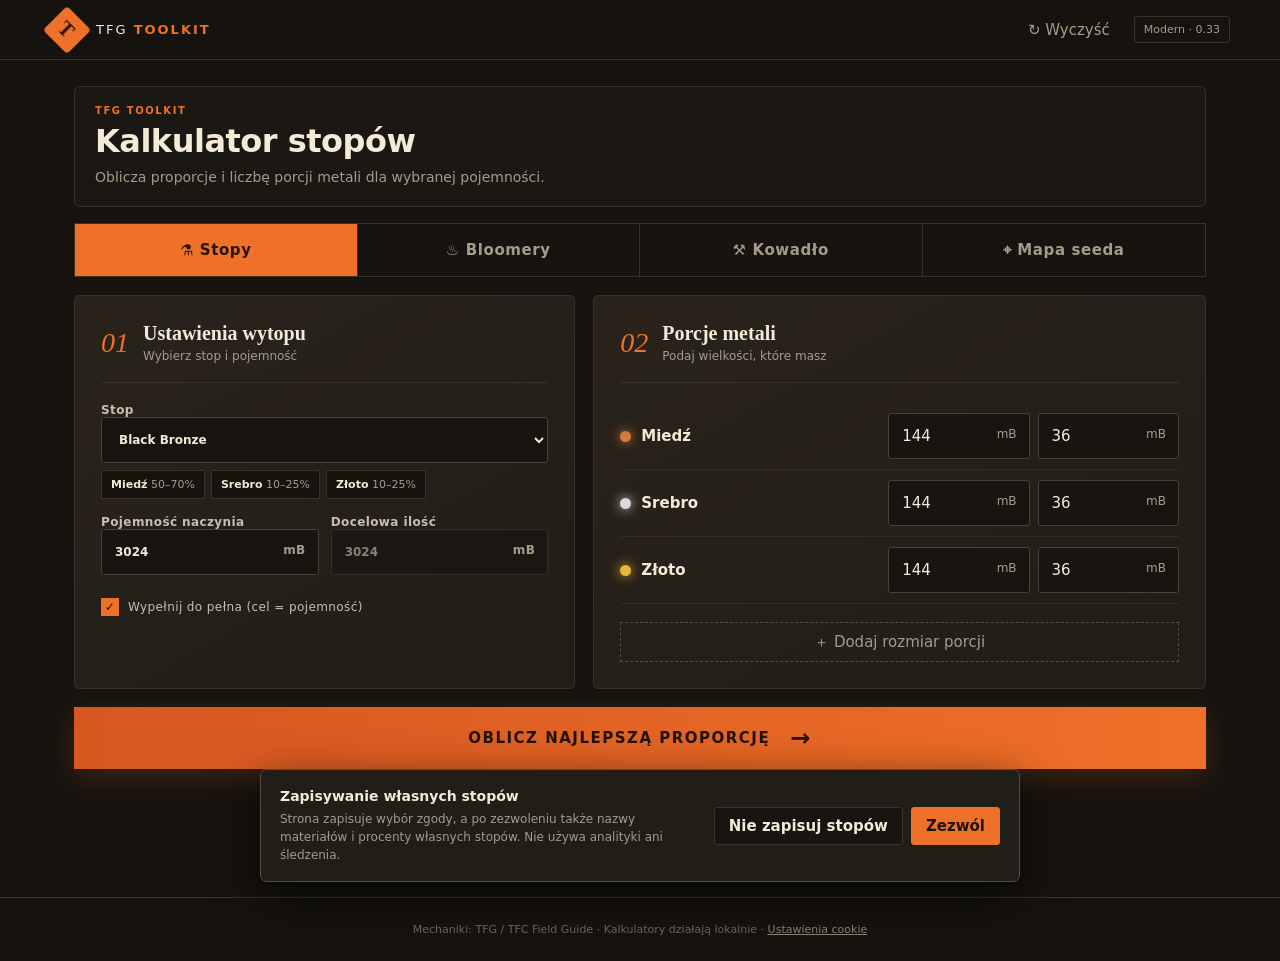
==== commit a03e599e: "Add files via upload" ====
--- a/index.html
+++ b/index.html
@@ -5,12 +5,12 @@
   <meta name="viewport" content="width=device-width, initial-scale=1.0">
   <meta name="theme-color" content="#16130f">
   <title>TFG Toolkit — stopy, Bloomery i kowadło</title>
-  <link rel="stylesheet" href="styles.css?v=032">
+  <link rel="stylesheet" href="styles.css?v=033">
 </head>
 <body data-tool="alloy">
   <header class="topbar">
     <a class="brand" href="#"><span class="brand-mark">T</span><span>TFG <b>TOOLKIT</b></span></a>
-    <div class="top-actions"><button id="resetBtn" class="ghost">↻ Wyczyść</button><span class="version">Modern · 0.32</span></div>
+    <div class="top-actions"><button id="resetBtn" class="ghost">↻ Wyczyść</button><span class="version">Modern · 0.33</span></div>
   </header>
 
   <main>
@@ -133,6 +133,6 @@
     </div>
   </main>
   <footer>Mechaniki: TFG / TFC Field Guide · Kalkulatory działają lokalnie</footer>
-  <script src="app.js?v=032"></script>
+  <script src="app.js?v=033"></script>
 </body>
 </html>
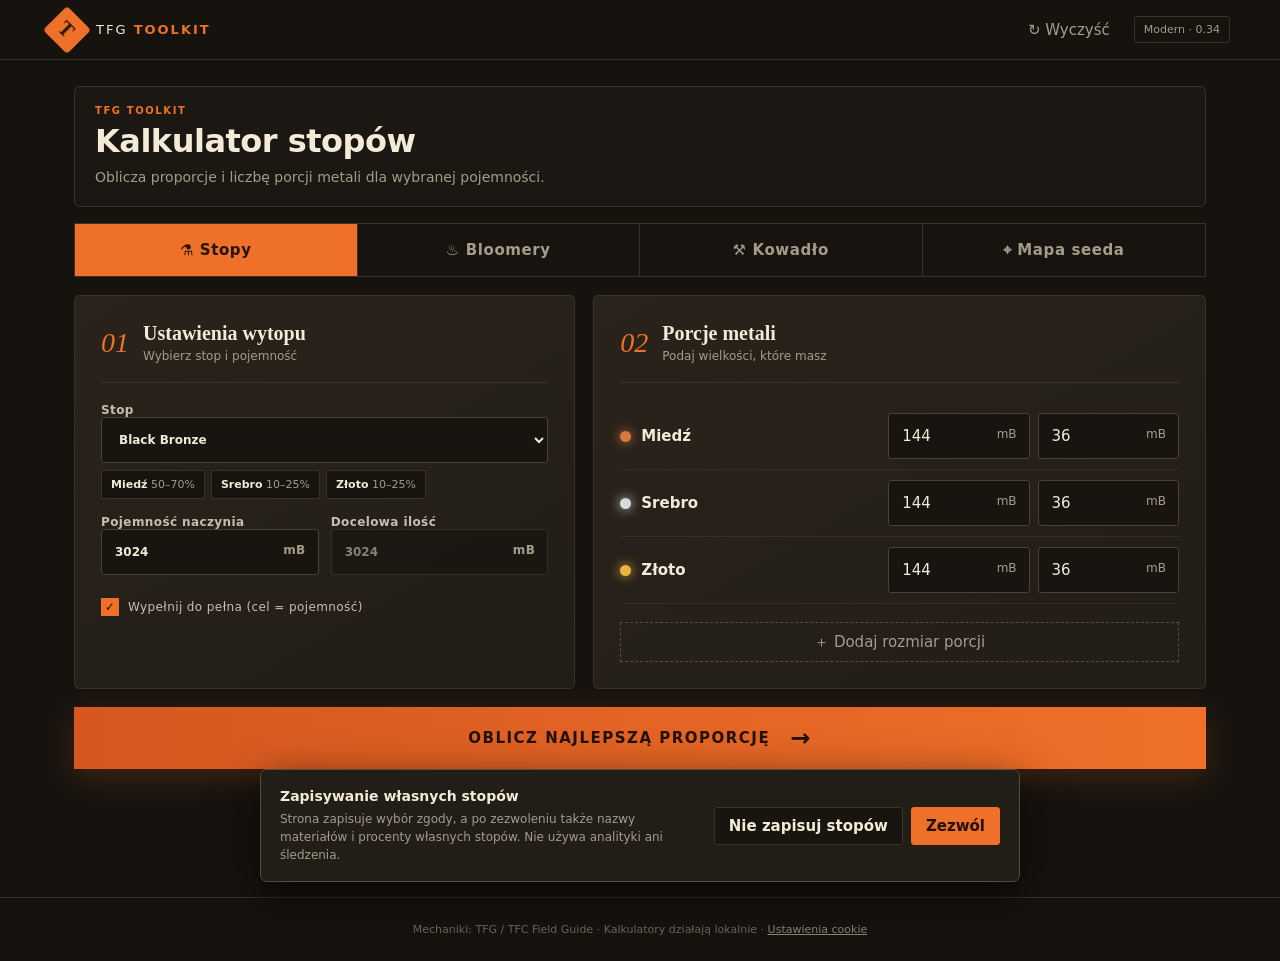
==== commit 1a316c24: "Add files via upload" ====
--- a/index.html
+++ b/index.html
@@ -5,12 +5,12 @@
   <meta name="viewport" content="width=device-width, initial-scale=1.0">
   <meta name="theme-color" content="#16130f">
   <title>TFG Toolkit — stopy, Bloomery i kowadło</title>
-  <link rel="stylesheet" href="styles.css?v=033">
+  <link rel="stylesheet" href="styles.css?v=034">
 </head>
 <body data-tool="alloy">
   <header class="topbar">
     <a class="brand" href="#"><span class="brand-mark">T</span><span>TFG <b>TOOLKIT</b></span></a>
-    <div class="top-actions"><button id="resetBtn" class="ghost">↻ Wyczyść</button><span class="version">Modern · 0.33</span></div>
+    <div class="top-actions"><button id="resetBtn" class="ghost">↻ Wyczyść</button><span class="version">Modern · 0.34</span></div>
   </header>
 
   <main>
@@ -133,6 +133,6 @@
     </div>
   </main>
   <footer>Mechaniki: TFG / TFC Field Guide · Kalkulatory działają lokalnie</footer>
-  <script src="app.js?v=033"></script>
+  <script src="app.js?v=034"></script>
 </body>
 </html>
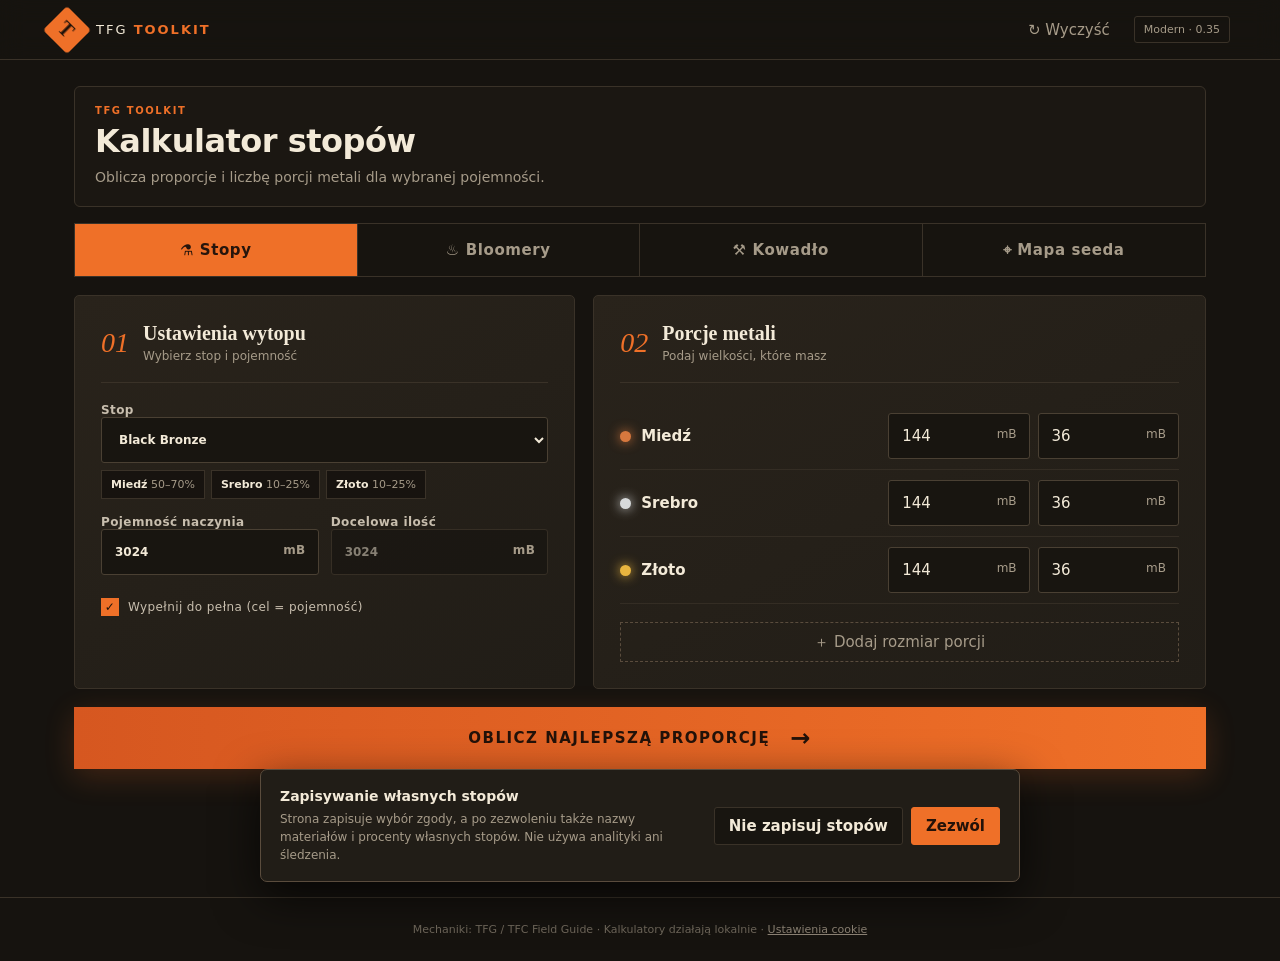
==== commit 085596a4: "Add files via upload" ====
--- a/index.html
+++ b/index.html
@@ -5,12 +5,12 @@
   <meta name="viewport" content="width=device-width, initial-scale=1.0">
   <meta name="theme-color" content="#16130f">
   <title>TFG Toolkit — stopy, Bloomery i kowadło</title>
-  <link rel="stylesheet" href="styles.css?v=034">
+  <link rel="stylesheet" href="styles.css?v=035">
 </head>
 <body data-tool="alloy">
   <header class="topbar">
     <a class="brand" href="#"><span class="brand-mark">T</span><span>TFG <b>TOOLKIT</b></span></a>
-    <div class="top-actions"><button id="resetBtn" class="ghost">↻ Wyczyść</button><span class="version">Modern · 0.34</span></div>
+    <div class="top-actions"><button id="resetBtn" class="ghost">↻ Wyczyść</button><span class="version">Modern · 0.35</span></div>
   </header>
 
   <main>
@@ -133,6 +133,6 @@
     </div>
   </main>
   <footer>Mechaniki: TFG / TFC Field Guide · Kalkulatory działają lokalnie</footer>
-  <script src="app.js?v=034"></script>
+  <script src="app.js?v=035"></script>
 </body>
 </html>
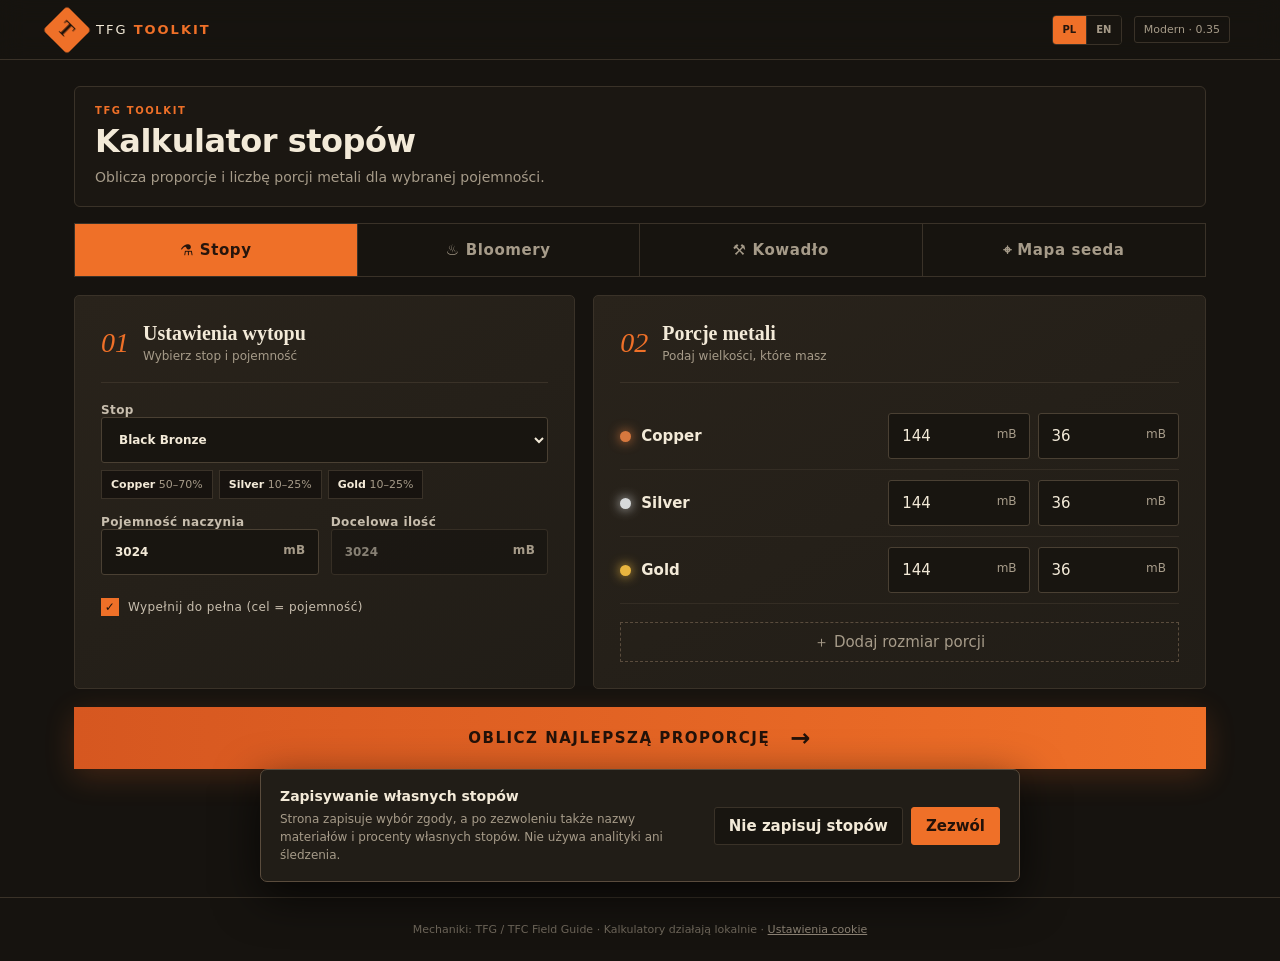
==== commit f7d380a4: "Organize assets and add Polish/English interface" ====
--- a/index.html
+++ b/index.html
@@ -5,12 +5,12 @@
   <meta name="viewport" content="width=device-width, initial-scale=1.0">
   <meta name="theme-color" content="#16130f">
   <title>TFG Toolkit — stopy, Bloomery i kowadło</title>
-  <link rel="stylesheet" href="styles.css?v=035">
+  <link rel="stylesheet" href="assets/css/styles.css?v=035">
 </head>
 <body data-tool="alloy">
   <header class="topbar">
     <a class="brand" href="#"><span class="brand-mark">T</span><span>TFG <b>TOOLKIT</b></span></a>
-    <div class="top-actions"><button id="resetBtn" class="ghost">↻ Wyczyść</button><span class="version">Modern · 0.35</span></div>
+    <div class="top-actions"><span class="version">Modern · 0.35</span></div>
   </header>
 
   <main>
@@ -133,6 +133,7 @@
     </div>
   </main>
   <footer>Mechaniki: TFG / TFC Field Guide · Kalkulatory działają lokalnie</footer>
-  <script src="app.js?v=035"></script>
+  <script src="assets/js/i18n.js?v=035"></script>
+  <script src="assets/js/app.js?v=035"></script>
 </body>
 </html>
--- a/assets/css/styles.css
+++ b/assets/css/styles.css
@@ -0,0 +1,41 @@
+:root{--bg:#16130f;--panel:#211d17;--panel2:#29231b;--line:#3a3228;--cream:#f3ead8;--muted:#a69b89;--orange:#ef7028;--orange2:#ff9d52;--green:#9cb76e;--copper:#c97842}*{box-sizing:border-box}body{margin:0;background:radial-gradient(circle at 75% 12%,#382419 0,transparent 28%),var(--bg);color:var(--cream);font:15px Inter,ui-sans-serif,system-ui,-apple-system,sans-serif;min-height:100vh}.topbar{height:70px;border-bottom:1px solid var(--line);display:flex;align-items:center;justify-content:space-between;padding:0 max(24px,calc((100vw - 1180px)/2));background:#17140fdd;position:sticky;top:0;backdrop-filter:blur(12px);z-index:3}.brand{display:flex;align-items:center;gap:12px;color:var(--cream);text-decoration:none;letter-spacing:2px;font-size:13px}.brand b{color:var(--orange)}.brand-mark{display:grid;place-items:center;width:34px;height:34px;background:var(--orange);color:#21130a;font:bold 20px Georgia;transform:rotate(45deg);border-radius:4px}.brand-mark::first-letter{transform:rotate(-45deg)}button,select,input{font:inherit}.top-actions{display:flex;align-items:center;gap:18px}.ghost{background:none;border:0;color:var(--muted);cursor:pointer}.version{font-size:11px;padding:6px 9px;border:1px solid var(--line);color:var(--muted);border-radius:3px}main{max-width:1180px;margin:auto;padding:55px 24px 90px}.hero{display:flex;justify-content:space-between;align-items:center;margin-bottom:45px}.eyebrow{font-size:11px;letter-spacing:3px;color:var(--orange);font-weight:800;margin:0 0 13px}.hero h1{font:700 clamp(40px,6vw,72px)/.98 Georgia,serif;margin:0;letter-spacing:-3px}.hero h1 em{font-weight:400;color:var(--orange2)}.lede{color:var(--muted);max-width:510px;font-size:17px;line-height:1.6}.ingot-art{width:250px;text-align:center;position:relative}.ingot{margin:auto;width:150px;height:94px;display:grid;place-items:center;background:linear-gradient(145deg,#f1a261,#a74622);clip-path:polygon(17% 0,83% 0,100% 28%,86% 100%,14% 100%,0 28%);font:700 34px Georgia;box-shadow:inset 0 10px 20px #ffd2a355;color:#4b1e0d}.ingot-art>span{display:block;margin-top:12px;font:700 22px Georgia;color:var(--copper)}.ingot-art small{font:12px sans-serif;margin-left:3px}.workspace{display:grid;grid-template-columns:.9fr 1.1fr;gap:18px}.panel{background:linear-gradient(150deg,var(--panel2),var(--panel));border:1px solid var(--line);border-radius:5px;padding:26px}.panel-title{display:flex;gap:14px;align-items:center;border-bottom:1px solid var(--line);padding-bottom:19px;margin-bottom:20px}.panel-title>span{font:italic 28px Georgia;color:var(--orange)}h2,h3,p{margin-top:0}.panel-title h2{font:700 20px Georgia;margin:0 0 4px}.panel-title p{color:var(--muted);font-size:12px;margin:0}label{display:block;color:#c8beae;font-size:12px;font-weight:700;letter-spacing:.4px;margin:16px 0 7px}select,input{width:100%;height:46px;border:1px solid #4a4033;background:#181510;color:var(--cream);padding:0 13px;border-radius:3px;outline:none}select:focus,input:focus{border-color:var(--orange)}.two-col{display:grid;grid-template-columns:1fr 1fr;gap:12px}.unit-input{position:relative}.unit-input input{padding-right:45px}.unit-input span{position:absolute;right:13px;top:14px;color:var(--muted);font-size:12px}.recipe-info{display:flex;gap:6px;flex-wrap:wrap}.ratio-pill{background:#17130f;border:1px solid var(--line);padding:7px 9px;font-size:11px;color:var(--muted)}.ratio-pill b{color:var(--cream)}.check{display:flex;align-items:center;gap:9px;font-weight:500}.check input{display:none}.check span{width:18px;height:18px;border:1px solid #5c5040;display:grid;place-items:center}.check input:checked+span{background:var(--orange);border-color:var(--orange)}.check input:checked+span:after{content:'✓';color:#20140c;font-weight:bold}.material-row{display:grid;grid-template-columns:1fr 1.15fr;gap:15px;padding:10px 0;border-bottom:1px solid #342d24}.metal-name{display:flex;align-items:center;gap:10px;font-weight:700}.dot{width:11px;height:11px;border-radius:50%;box-shadow:0 0 12px currentColor}.sizes{display:flex;gap:8px}.sizes .unit-input{flex:1}.add-btn{margin-top:18px;width:100%;border:1px dashed #5a4c3d;background:transparent;color:var(--muted);height:40px;cursor:pointer}.calculate{width:100%;height:62px;background:linear-gradient(90deg,#d65720,var(--orange));color:#231209;border:0;margin:18px 0 38px;display:flex;justify-content:center;align-items:center;gap:20px;font-weight:900;letter-spacing:1.5px;cursor:pointer;box-shadow:0 8px 30px #ef702833}.calculate b{font-size:24px}.hidden{display:none}.results{border-top:1px solid var(--line);padding-top:36px}.result-head{display:flex;justify-content:space-between;align-items:center}.result-head h2{font:700 34px Georgia;margin:0}.badge{font-size:11px;letter-spacing:1.5px;color:#cfe6a4;border:1px solid #70834f;background:#33402666;padding:9px 12px}.badge.bad{color:#ffc0a8;border-color:#9b4f35}.result-grid{display:grid;grid-template-columns:1.45fr .75fr;gap:18px;margin-top:24px}.result-cards{display:grid;gap:10px}.result-card{background:var(--panel);border:1px solid var(--line);padding:18px;display:grid;grid-template-columns:1fr auto;align-items:center}.result-card h3{font:700 21px Georgia;margin-bottom:5px}.result-card p{color:var(--muted);font-size:12px;margin:0}.result-card .count{font:700 28px Georgia;color:var(--orange2);text-align:right}.result-card .count small{display:block;font:11px sans-serif;color:var(--muted)}.summary-card{background:#252018;border:1px solid var(--line);padding:22px}.summary-card h3{font:700 18px Georgia}.fill-track{height:7px;background:#14110e;margin:20px 0 10px}.fill-track div{height:100%;background:linear-gradient(90deg,#c55020,#ff9a4a);width:0;transition:.4s}.big-stat{font:700 31px Georgia;margin-bottom:22px}.big-stat small{font:13px sans-serif;color:var(--muted)}dl{margin:0}dl div{display:flex;justify-content:space-between;padding:10px 0;border-top:1px solid var(--line);font-size:12px}dt{color:var(--muted)}dd{margin:0;font-weight:700}.copy{width:100%;height:40px;margin-top:16px;background:transparent;border:1px solid var(--orange);color:var(--orange2);cursor:pointer}.solver-note{color:var(--muted);font-size:12px;margin-top:15px}footer{text-align:center;border-top:1px solid var(--line);padding:25px;color:#6f675b;font-size:11px}.custom-actions p{color:var(--muted);font-size:11px;margin:8px 0 0}.custom-editor{display:grid;grid-template-columns:1.3fr .7fr .7fr auto;gap:7px;align-items:end;margin-bottom:8px}.custom-editor label{margin:0}.custom-editor input{height:38px}.remove-metal{height:38px;width:38px;background:#281712;border:1px solid #713b2b;color:#ec7950;cursor:pointer}.custom-metal .sizes{grid-column:1/-1}.custom-metal{display:block}.custom-metal>.sizes{margin-top:10px}@media(max-width:800px){.ingot-art{display:none}.workspace,.result-grid{grid-template-columns:1fr}.hero{margin-top:10px}.hero h1{font-size:48px}.topbar{padding:0 16px}.version{display:none}main{padding:38px 16px 60px}.two-col{grid-template-columns:1fr}.result-head{align-items:flex-end}.badge{font-size:9px}.material-row{grid-template-columns:1fr}.calculate span{font-size:12px}.custom-editor{grid-template-columns:1fr 1fr 1fr auto}.custom-editor label:first-child{grid-column:1/-1}}
+
+
+    .custom-editor{grid-template-columns:minmax(120px,1.5fr) minmax(72px,.55fr) minmax(72px,.55fr) auto}
+    input:disabled{opacity:.48;cursor:not-allowed;background:#12100d}
+    input[type=number]{appearance:textfield;-moz-appearance:textfield}
+    input[type=number]::-webkit-inner-spin-button,input[type=number]::-webkit-outer-spin-button{-webkit-appearance:none;margin:0}
+    .sizes{display:grid;grid-template-columns:repeat(auto-fit,minmax(105px,1fr));gap:8px}
+    .sizes .unit-input{min-width:0}
+    .tool-tabs{display:grid;grid-template-columns:repeat(4,1fr);border:1px solid var(--line);margin-bottom:18px;background:#17140f}
+    .tool-tab{height:52px;border:0;border-right:1px solid var(--line);background:transparent;color:var(--muted);font-weight:800;letter-spacing:.6px;cursor:pointer;text-decoration:none;display:grid;place-items:center}.tool-tab:last-child{border-right:0}.tool-tab.active{background:var(--orange);color:#26150c}.tool-view{display:none}.tool-view.active{display:block}.field-help{color:var(--muted);font-size:11px;line-height:1.5;margin:8px 0}.info-box{border-left:3px solid var(--orange);background:#18140f;padding:14px;color:var(--muted);font-size:12px;line-height:1.55;margin-top:20px}.three-col{display:grid;grid-template-columns:repeat(3,1fr);gap:9px}.metric-grid{display:grid;grid-template-columns:repeat(4,1fr);gap:10px;margin-top:24px}.metric-card{background:var(--panel);border:1px solid var(--line);padding:20px}.metric-card span{display:block;color:var(--muted);font-size:11px;text-transform:uppercase;letter-spacing:1px}.metric-card b{display:block;color:var(--orange2);font:700 32px Georgia;margin:8px 0 3px}.metric-card small{color:var(--muted)}.action-legend{display:flex;flex-wrap:wrap;gap:7px;margin-top:18px}.action-legend span{padding:6px 8px;background:#17140f;border:1px solid var(--line);color:var(--muted);font-size:10px}.anvil-sequence{display:flex;flex-wrap:wrap;gap:9px;margin-top:24px}.anvil-step{min-width:105px;background:var(--panel);border:1px solid var(--line);padding:14px;text-align:center;position:relative}.anvil-step.final{border-color:var(--orange);background:#352117}.anvil-step i{display:block;color:var(--muted);font-size:10px;font-style:normal}.anvil-step b{display:block;margin:5px 0;color:var(--cream)}.anvil-step small{color:var(--orange2)}
+    .capture-panel{margin-bottom:18px}.capture-layout{display:grid;grid-template-columns:.7fr 1.3fr;gap:18px;align-items:start}.capture-actions{display:grid;gap:9px}.capture-btn{height:44px;border:1px solid var(--orange);background:#281a12;color:var(--orange2);font-weight:800;cursor:pointer}.capture-btn.secondary{border-color:var(--line);background:#181510;color:var(--cream)}.capture-drop{border:1px dashed #5a4c3d;min-height:180px;display:grid;place-items:center;background:#14110e;overflow:hidden}.capture-drop canvas{display:none;max-width:100%;height:auto;image-rendering:pixelated}.capture-drop.has-image canvas{display:block}.capture-drop.has-image .capture-placeholder{display:none}.capture-placeholder{text-align:center;color:var(--muted);font-size:12px;padding:25px}.capture-status{font-size:12px;line-height:1.5;color:var(--muted);margin:10px 0 0}.capture-status.ok{color:#b8d987}.capture-status.bad{color:#ef8b68}.anvil-next{margin-top:24px;padding:22px 26px;border:2px solid var(--orange);background:linear-gradient(135deg,#3b2418,#231b15);display:grid;grid-template-columns:auto auto 1fr auto;align-items:center;gap:22px}.anvil-next span{color:var(--orange2);font-size:11px;font-weight:900;letter-spacing:2px}.anvil-next b{font:700 31px Georgia;color:var(--cream)}.anvil-next small{color:var(--orange2);font-weight:800}.anvil-next.done{border-color:var(--green);background:#24301e}.anvil-next.done b,.anvil-next.done small{color:#cfe6a4}.anvil-action-icon{width:32px;height:32px;color:var(--cream);filter:drop-shadow(0 0 5px #ff9d5266);image-rendering:pixelated}.anvil-action-icon.large{width:58px;height:58px;color:var(--orange2)}.anvil-step .anvil-action-icon{display:block;margin:8px auto 2px}.rule-preview{min-height:37px;margin-top:7px;padding:5px 8px;border:1px solid var(--line);background:#17140f;display:flex;align-items:center;gap:8px;color:var(--muted);font-size:10px}.rule-preview:empty{display:none}.rule-preview .anvil-action-icon{width:25px;height:25px;color:var(--orange2)}
+    @media(max-width:800px){.custom-editor{grid-template-columns:1fr 1fr auto}.custom-editor label:first-child{grid-column:1/-1}.sizes{grid-template-columns:repeat(2,minmax(0,1fr))}.metric-grid{grid-template-columns:repeat(2,1fr)}.three-col{grid-template-columns:1fr}.tool-tab{font-size:12px}.capture-layout{grid-template-columns:1fr}.anvil-next{grid-template-columns:1fr;text-align:center;gap:6px}}
+
+/* Kompaktowy nagłówek narzędzia */
+body{background:var(--bg)}
+.topbar{height:60px}
+.language-switch{display:flex;border:1px solid var(--line);border-radius:4px;overflow:hidden}.lang-btn{min-width:34px;height:28px;padding:0 8px;border:0;border-right:1px solid var(--line);background:#181510;color:var(--muted);font-size:10px;font-weight:900;cursor:pointer}.lang-btn:last-child{border-right:0}.lang-btn.active{background:var(--orange);color:#24140c}.top-actions{gap:12px}
+main{padding:26px 24px 90px}
+.hero{display:block;margin:0 0 16px;padding:18px 20px;background:#1b1712;border:1px solid var(--line);border-radius:6px}
+.ingot-art{display:none}
+.eyebrow{margin:0 0 6px;font-size:10px;letter-spacing:1.6px}
+.hero h1{margin:0;font:700 clamp(24px,3vw,32px)/1.2 Inter,ui-sans-serif,system-ui,sans-serif;letter-spacing:-.5px}
+.lede{max-width:760px;margin:7px 0 0;font-size:14px;line-height:1.5}
+@media(max-width:800px){main{padding:20px 16px 60px}.hero{margin:0 0 14px;padding:15px 16px}.hero h1{font-size:25px}}
+
+.cookie-notice{position:fixed;left:50%;bottom:18px;z-index:20;width:min(760px,calc(100% - 32px));transform:translateX(-50%);display:grid;grid-template-columns:1fr auto;align-items:center;gap:20px;padding:17px 19px;background:#211d17;border:1px solid #5a4c3d;border-radius:7px;box-shadow:0 14px 45px #000a;color:var(--cream)}
+.cookie-notice b{font-size:14px}.cookie-notice p{margin:5px 0 0;color:var(--muted);font-size:12px;line-height:1.5}.cookie-actions{display:flex;gap:8px}.cookie-actions button{height:38px;padding:0 14px;border-radius:3px;cursor:pointer;font-weight:800}.cookie-accept{border:1px solid var(--orange);background:var(--orange);color:#231209}.cookie-reject{border:1px solid var(--line);background:#181510;color:var(--cream)}.cookie-settings{padding:0;border:0;background:none;color:#8d8375;font:inherit;text-decoration:underline;cursor:pointer}
+@media(max-width:620px){.cookie-notice{grid-template-columns:1fr;gap:12px;bottom:10px}.cookie-actions{display:grid;grid-template-columns:1fr 1fr}.cookie-actions button{width:100%}}
+
+.custom-alloy-buttons{display:grid;grid-template-columns:1fr 1.25fr;gap:8px}.custom-alloy-buttons .add-btn{margin-top:10px}.save-alloy{border-style:solid;border-color:var(--orange);background:#2b1b12;color:var(--orange2)}.delete-alloy{grid-column:1/-1;border-style:solid;border-color:#713b2b;color:#ef8b68;background:#281712}.delete-alloy.hidden{display:none}@media(max-width:620px){.custom-alloy-buttons{grid-template-columns:1fr}.delete-alloy{grid-column:auto}}
+
+@media(max-width:620px){.tool-tabs{grid-template-columns:repeat(2,1fr)}}
+
+.custom-percent.invalid{border-color:#ef684f;background:#281512;box-shadow:0 0 0 1px #ef684f55}.custom-actions .custom-percent-status{margin:10px 0 0;padding:8px 10px;border:1px solid var(--line);background:#17140f;font-weight:800}.custom-percent-status.ok{color:#b8d987;border-color:#566b3c}.custom-percent-status.warn{color:#f0bd6b;border-color:#755526}.custom-percent-status.bad{color:#ff9678;border-color:#8e4030;background:#281512}.untested-warning{margin:0 0 18px;padding:18px 20px;border:2px solid #e16638;background:linear-gradient(90deg,#371a13,#261712);display:flex;align-items:center;justify-content:space-between;gap:18px;color:#ffc2aa}.untested-warning b{font-size:18px;letter-spacing:1px}.untested-warning span{color:#e6a994;font-size:13px}@media(max-width:620px){.untested-warning{align-items:flex-start;flex-direction:column;gap:5px}.untested-warning b{font-size:16px}}
+
+#anvilTool.live-mode{display:grid;grid-template-columns:minmax(0,.9fr) minmax(0,1.1fr);gap:18px;align-items:start}#anvilTool.live-mode>.capture-panel{grid-column:1;grid-row:1;margin:0;padding:20px;position:sticky;top:78px}#anvilTool.live-mode>.capture-panel .capture-layout{grid-template-columns:1fr;gap:12px}#anvilTool.live-mode>.capture-panel .capture-actions{grid-template-columns:1fr 1fr}#anvilTool.live-mode>.capture-panel .capture-actions .field-help{grid-column:1/-1}#anvilTool.live-mode>.capture-panel .capture-drop{min-height:140px}#anvilTool.live-mode>.capture-panel .capture-drop canvas{max-height:38vh;object-fit:contain}#anvilTool.live-mode>.workspace,#anvilTool.live-mode>#anvilCalculate{display:none}#anvilTool.live-mode>#anvilResults{grid-column:2;grid-row:1;margin:0;padding:20px;border:1px solid var(--line);border-radius:6px;background:#1b1712;max-height:calc(100vh - 82px);overflow-y:auto}#anvilTool.live-mode>#anvilResults.hidden{display:none}#anvilTool.live-mode .result-head h2{font:700 27px Inter,ui-sans-serif,system-ui,sans-serif}#anvilTool.live-mode .anvil-next{margin-top:16px;padding:17px 18px;gap:14px}#anvilTool.live-mode .anvil-next b{font-size:27px}#anvilTool.live-mode .anvil-action-icon.large{width:48px;height:48px}#anvilTool.live-mode .anvil-sequence{display:grid;grid-template-columns:repeat(auto-fit,minmax(100px,1fr));gap:8px;margin-top:16px}#anvilTool.live-mode .anvil-step{min-width:0;padding:10px}@media(max-width:1000px){#anvilTool.live-mode{grid-template-columns:1fr}#anvilTool.live-mode>.capture-panel{position:static;grid-column:1}#anvilTool.live-mode>#anvilResults{grid-column:1;grid-row:2;max-height:none}}
+.anvil-live .hero{display:none}.anvil-live main{padding-top:14px}#anvilTool.live-mode>.capture-panel .capture-actions{grid-template-columns:1fr}#anvilTool.live-mode #uploadAnvil,#anvilTool.live-mode #analyzeAnvil{display:none}
+  
+#anvilTool.static-image-mode #anvilResults{border-top:0;padding-top:0}#anvilTool.static-image-mode #anvilResults .result-head,#anvilTool.static-image-mode #anvilNext{display:none}#anvilTool.static-image-mode #anvilSequence{margin-top:0}
+.anvil-constraint{margin-top:7px;height:38px;font-size:11px}.anvil-constraint:disabled{opacity:.55}.rule-preview span{line-height:1.3}
